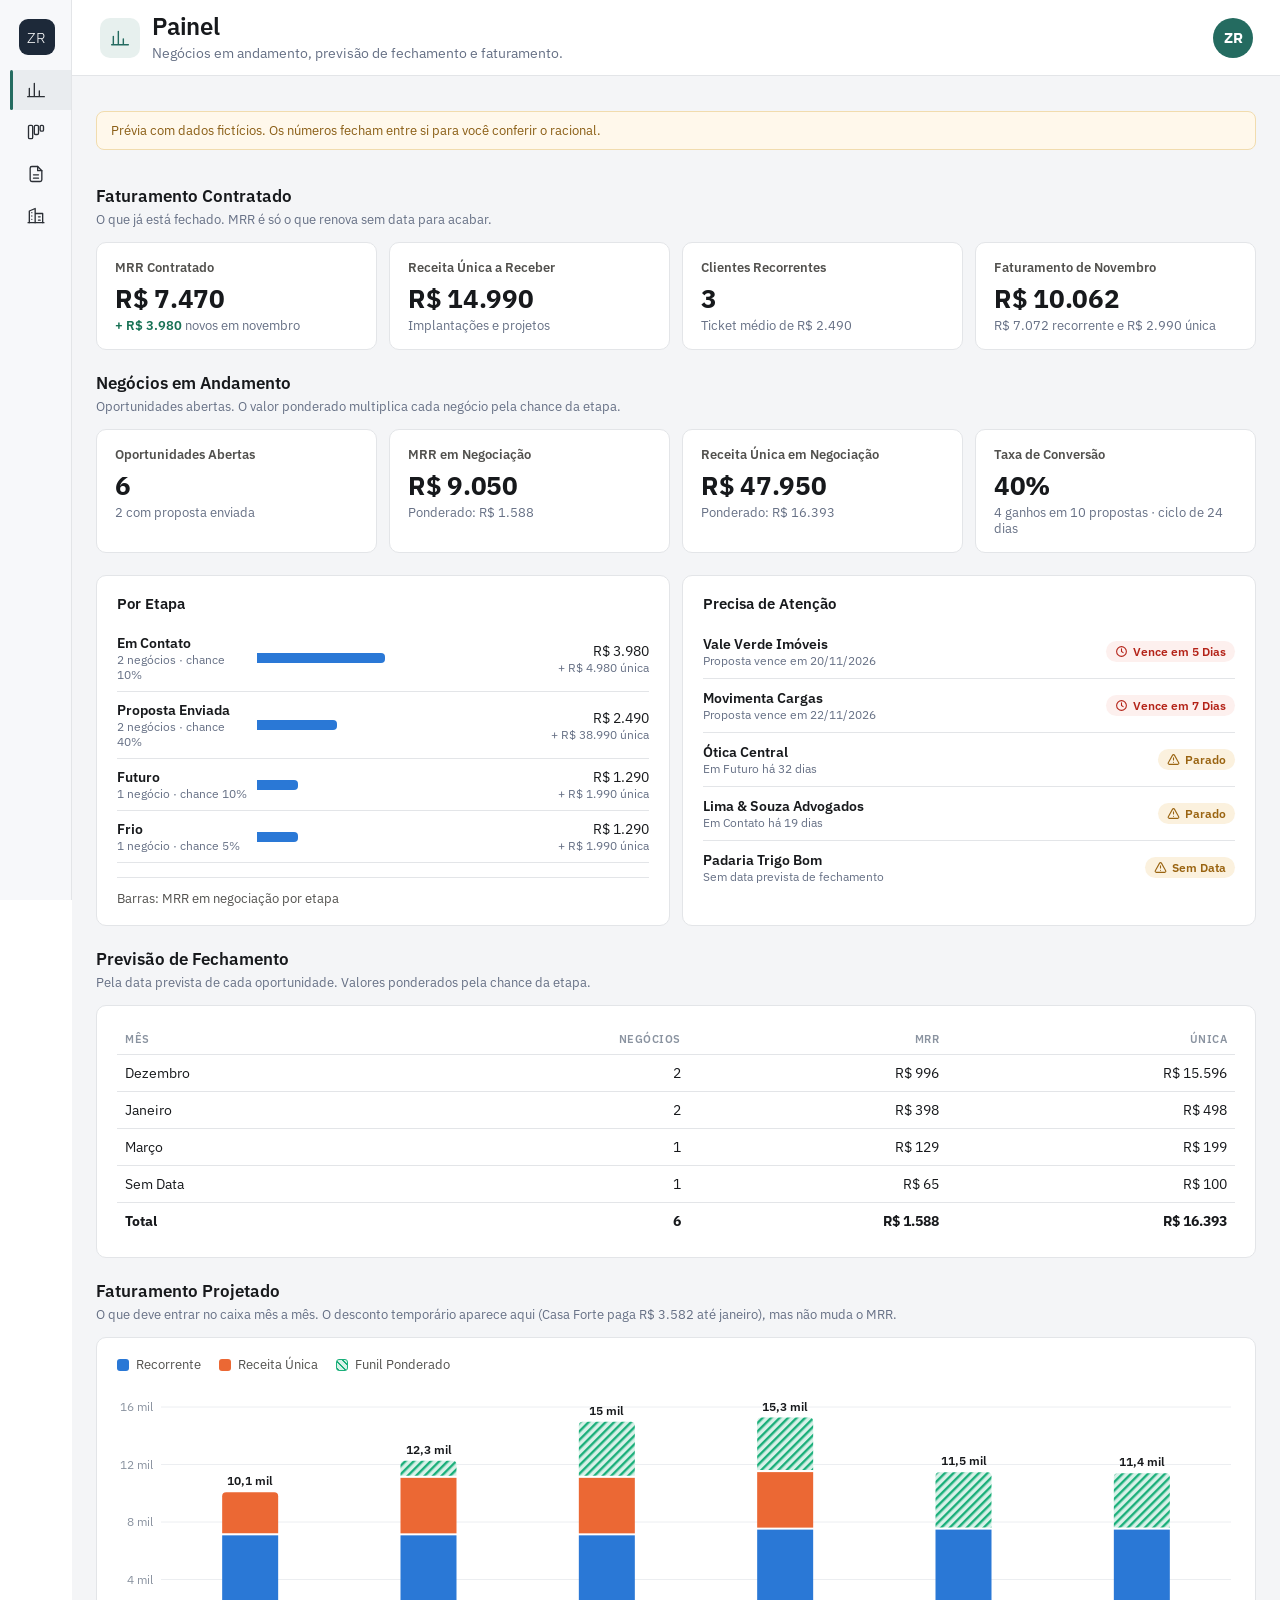
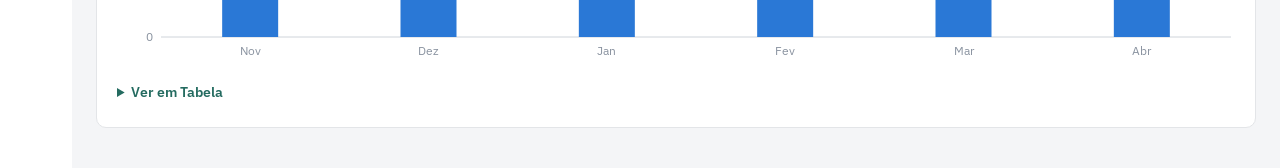
==== painel.html @ af5ddaa8 "Prévia do Painel: faturamento contratado, negócios em andamento, previsão e faturamento projetado (d" ====
<!doctype html>
<html lang="pt-BR">
<head>
<meta charset="utf-8">
<meta name="viewport" content="width=device-width, initial-scale=1, viewport-fit=cover">
<meta name="robots" content="noindex, nofollow">
<title>Painel | CRM de Propostas (Prévia)</title>
<link rel="icon" type="image/png" href="icone-192.png">
<link rel="stylesheet" href="https://fonts.googleapis.com/css2?family=IBM+Plex+Sans:wght@400;500;600;700&family=Manrope:wght@700;800&display=swap">
<link rel="stylesheet" href="app.css">
<style>
/* Prévia do Painel (15/11/2026). Dados FICTÍCIOS. Cores das séries: paleta validada (azul, laranja, verde-água). */
.painel { --serie-1: #2a78d6; --serie-2: #eb6834; --serie-3: #1baf7a; --tinta: #17191c; --tinta-2: #52514e; --tinta-3: #8a93a0; --grade: #eceef1; display: flex; flex-direction: column; gap: 22px; max-width: 1180px; }
.secao h3 { margin: 0 0 4px; font-size: 17px; font-weight: 600; }
.secao > p.dica { margin: 0 0 14px; font-size: 13px; color: var(--crm-text-muted); }
.kpis { display: grid; grid-template-columns: repeat(auto-fit, minmax(210px, 1fr)); gap: 12px; }
.kpi { background: var(--crm-surface); border: 1px solid var(--crm-border); border-radius: 10px; padding: 16px 18px; min-width: 0; }
.kpi small { display: block; font-size: 12.5px; font-weight: 600; color: var(--tinta-2); }
.kpi strong { display: block; font-size: 26px; font-weight: 700; letter-spacing: -.01em; margin: 6px 0 2px; font-variant-numeric: tabular-nums; color: var(--tinta); }
.kpi span { display: block; font-size: 12.5px; color: var(--crm-text-muted); }
.kpi span b { color: var(--crm-success); font-weight: 600; }
.cartao-p { background: var(--crm-surface); border: 1px solid var(--crm-border); border-radius: 10px; padding: 18px 20px; min-width: 0; }
.cartao-p h4 { margin: 0 0 12px; font-size: 15px; font-weight: 600; }
.duas-col { display: grid; grid-template-columns: repeat(auto-fit, minmax(320px, 1fr)); gap: 12px; }
/* etapas: barras finas por etapa */
.etapa-linha { display: grid; grid-template-columns: 130px 1fr auto; align-items: center; gap: 10px; padding: 9px 0; border-bottom: 1px solid var(--crm-border); font-size: 13.5px; }
.etapa-linha:last-child { border-bottom: 0; }
.etapa-linha .barra { height: 10px; border-radius: 0 4px 4px 0; background: var(--serie-1); min-width: 4px; }
.etapa-linha .val { text-align: right; font-variant-numeric: tabular-nums; color: var(--tinta); white-space: nowrap; }
.etapa-linha .val small { display: block; font-size: 11.5px; color: var(--crm-text-muted); }
.etapa-linha .rot b { font-weight: 600; }
.etapa-linha .rot small { display: block; font-size: 11.5px; color: var(--crm-text-muted); }
/* listas de atenção */
.atencao { list-style: none; margin: 0; padding: 0; }
.atencao li { display: flex; align-items: center; gap: 10px; padding: 10px 0; border-bottom: 1px solid var(--crm-border); font-size: 13.5px; }
.atencao li:last-child { border-bottom: 0; }
.atencao .txt { flex: 1; min-width: 0; }
.atencao .txt strong { display: block; font-weight: 600; }
.atencao .txt small { display: block; color: var(--crm-text-muted); font-size: 12px; }
.selo { display: inline-flex; align-items: center; gap: 5px; font-size: 11.5px; font-weight: 600; padding: 3px 9px; border-radius: 20px; white-space: nowrap; }
.selo svg { width: 13px; height: 13px; fill: none; stroke: currentColor; stroke-width: 2; stroke-linecap: round; stroke-linejoin: round; }
.selo-alerta { background: var(--alerta-fundo); color: var(--alerta); }
.selo-perigo { background: var(--perigo-fundo); color: var(--perigo); }
/* tabela de previsão e tabela do gráfico */
.tab { width: 100%; border-collapse: collapse; font-size: 13.5px; }
.tab th { text-align: right; font-size: 11px; text-transform: uppercase; letter-spacing: .5px; color: var(--texto-3); font-weight: 600; padding: 8px 8px; border-bottom: 1px solid var(--crm-border); white-space: nowrap; }
.tab th:first-child, .tab td:first-child { text-align: left; }
.tab td { text-align: right; padding: 9px 8px; border-bottom: 1px solid var(--crm-border); font-variant-numeric: tabular-nums; white-space: nowrap; }
.tab tr:last-child td { border-bottom: 0; }
.tab .total td { font-weight: 700; }
.mini { display: flex; gap: 16px; flex-wrap: wrap; margin-top: 14px; padding-top: 12px; border-top: 1px solid var(--crm-border); font-size: 13px; color: var(--tinta-2); }
.mini b { color: var(--tinta); font-variant-numeric: tabular-nums; }
/* gráfico */
.legenda { display: flex; flex-wrap: wrap; gap: 6px 18px; margin: 0 0 10px; font-size: 13px; color: var(--tinta-2); }
.legenda span { display: inline-flex; align-items: center; gap: 7px; }
.legenda i { width: 12px; height: 12px; border-radius: 3px; display: inline-block; }
.legenda i.l1 { background: var(--serie-1); }
.legenda i.l2 { background: var(--serie-2); }
.legenda i.l3 { background: repeating-linear-gradient(45deg, var(--serie-3) 0 2px, #d8f1e8 2px 5px); border: 1px solid var(--serie-3); }
.grafico { position: relative; }
.grafico svg { display: block; width: 100%; height: auto; overflow: visible; }
.grafico .eixo { font-size: 11.5px; fill: var(--tinta-3); font-family: var(--fonte); }
.grafico .rot-total { font-size: 12px; fill: var(--tinta); font-weight: 600; font-family: var(--fonte); }
.dica-g { position: absolute; pointer-events: none; background: #fff; border: 1px solid var(--crm-border); border-radius: 8px; box-shadow: 0 8px 24px rgba(16, 24, 40, .14); padding: 10px 12px; font-size: 12.5px; min-width: 190px; z-index: 5; }
.dica-g strong { display: block; margin-bottom: 6px; font-size: 13px; }
.dica-g div { display: flex; align-items: center; gap: 7px; justify-content: space-between; padding: 2px 0; color: var(--tinta-2); }
.dica-g div span { display: inline-flex; align-items: center; gap: 7px; }
.dica-g div b { color: var(--tinta); font-variant-numeric: tabular-nums; }
.dica-g i { width: 10px; height: 10px; border-radius: 2px; display: inline-block; }
.dica-g .soma { border-top: 1px solid var(--crm-border); margin-top: 4px; padding-top: 6px; }
.ver-tabela { margin-top: 12px; overflow-x: auto; }
.ver-tabela summary { cursor: pointer; font-size: 13.5px; font-weight: 600; color: var(--crm-accent); padding: 8px 0; }
.aviso-previa { background: #fff8eb; border: 1px solid #f1dcae; color: #8a5d14; border-radius: 8px; padding: 10px 14px; font-size: 13px; }
@media (max-width: 767px) {
  .kpis { grid-template-columns: 1fr 1fr; gap: 10px; }
  .kpi { padding: 13px 14px; }
  .kpi strong { font-size: 21px; }
  .duas-col { grid-template-columns: 1fr; }
  .cartao-p { padding: 16px; }
  .etapa-linha { grid-template-columns: 104px 1fr auto; }
  .tab { font-size: 13px; }
  .tab th, .tab td { padding: 8px 5px; }
}
</style>
</head>
<body>
<div id="app" class="app">
  <aside class="lateral">
    <div class="lat-topo"><div class="escritorio"><span class="esc-sigla">ZR</span><span class="esc-txt rot"><strong>Zamir Rodrigues</strong><small>CRM de Propostas</small></span></div></div>
    <nav class="nav" aria-label="Menu principal">
      <button type="button" class="ativo" aria-current="page"><svg class="icone" viewBox="0 0 24 24" aria-hidden="true"><path d="M4 20V10M10 20V4M16 20v-7M22 20H2"/></svg><span class="rot">Painel</span></button>
      <button type="button"><svg class="icone" viewBox="0 0 24 24" aria-hidden="true"><rect x="3" y="4" width="5" height="16" rx="1.5"/><rect x="10" y="4" width="5" height="11" rx="1.5"/><rect x="17" y="4" width="4" height="7" rx="1.5"/></svg><span class="rot">Funil</span></button>
      <button type="button"><svg class="icone" viewBox="0 0 24 24" aria-hidden="true"><path d="M14 3H7a2 2 0 0 0-2 2v14a2 2 0 0 0 2 2h10a2 2 0 0 0 2-2V8l-5-5z"/><path d="M14 3v5h5M9 13h6M9 17h6"/></svg><span class="rot">Propostas</span></button>
      <button type="button"><svg class="icone" viewBox="0 0 24 24" aria-hidden="true"><path d="M4 20V6l7-3v17M11 9h9v11M7 8h.01M7 12h.01M7 16h.01M15 13h2M15 17h2"/><path d="M2.5 20h19"/></svg><span class="rot">Empresas</span></button>
    </nav>
  </aside>
  <div class="principal">
    <header class="topo">
      <div class="topo-titulo"><span class="topo-ic"><svg class="icone" viewBox="0 0 24 24" aria-hidden="true"><path d="M4 20V10M10 20V4M16 20v-7M22 20H2"/></svg></span><div><h2>Painel</h2><p class="topo-desc">Negócios em andamento, previsão de fechamento e faturamento.</p></div></div>
      <div class="topo-acoes"></div>
      <div class="usuario"><button type="button"><span class="avatar">ZR</span></button></div>
    </header>
    <main class="tela">
      <div class="painel">
        <p class="aviso-previa">Prévia com dados fictícios. Os números fecham entre si para você conferir o racional.</p>

        <section class="secao">
          <h3>Faturamento Contratado</h3>
          <p class="dica">O que já está fechado. MRR é só o que renova sem data para acabar.</p>
          <div class="kpis">
            <div class="kpi"><small>MRR Contratado</small><strong>R$ 7.470</strong><span><b>+ R$ 3.980</b> novos em novembro</span></div>
            <div class="kpi"><small>Receita Única a Receber</small><strong>R$ 14.990</strong><span>Implantações e projetos</span></div>
            <div class="kpi"><small>Clientes Recorrentes</small><strong>3</strong><span>Ticket médio de R$ 2.490</span></div>
            <div class="kpi"><small>Faturamento de Novembro</small><strong>R$ 10.062</strong><span>R$ 7.072 recorrente e R$ 2.990 única</span></div>
          </div>
        </section>

        <section class="secao">
          <h3>Negócios em Andamento</h3>
          <p class="dica">Oportunidades abertas. O valor ponderado multiplica cada negócio pela chance da etapa.</p>
          <div class="kpis">
            <div class="kpi"><small>Oportunidades Abertas</small><strong>6</strong><span>2 com proposta enviada</span></div>
            <div class="kpi"><small>MRR em Negociação</small><strong>R$ 9.050</strong><span>Ponderado: R$ 1.588</span></div>
            <div class="kpi"><small>Receita Única em Negociação</small><strong>R$ 47.950</strong><span>Ponderado: R$ 16.393</span></div>
            <div class="kpi"><small>Taxa de Conversão</small><strong>40%</strong><span>4 ganhos em 10 propostas · ciclo de 24 dias</span></div>
          </div>
        </section>

        <div class="duas-col">
          <div class="cartao-p">
            <h4>Por Etapa</h4>
            <div class="etapa-linha"><span class="rot"><b>Em Contato</b><small>2 negócios · chance 10%</small></span><span class="barra" style="width:44%"></span><span class="val">R$ 3.980<small>+ R$ 4.980 única</small></span></div>
            <div class="etapa-linha"><span class="rot"><b>Proposta Enviada</b><small>2 negócios · chance 40%</small></span><span class="barra" style="width:28%"></span><span class="val">R$ 2.490<small>+ R$ 38.990 única</small></span></div>
            <div class="etapa-linha"><span class="rot"><b>Futuro</b><small>1 negócio · chance 10%</small></span><span class="barra" style="width:14%"></span><span class="val">R$ 1.290<small>+ R$ 1.990 única</small></span></div>
            <div class="etapa-linha"><span class="rot"><b>Frio</b><small>1 negócio · chance 5%</small></span><span class="barra" style="width:14%"></span><span class="val">R$ 1.290<small>+ R$ 1.990 única</small></span></div>
            <div class="mini"><span>Barras: MRR em negociação por etapa</span></div>
          </div>
          <div class="cartao-p">
            <h4>Precisa de Atenção</h4>
            <ul class="atencao">
              <li><div class="txt"><strong>Vale Verde Imóveis</strong><small>Proposta vence em 20/11/2026</small></div><span class="selo selo-perigo"><svg viewBox="0 0 24 24"><circle cx="12" cy="12" r="9"/><path d="M12 7v5l3 2"/></svg>Vence em 5 Dias</span></li>
              <li><div class="txt"><strong>Movimenta Cargas</strong><small>Proposta vence em 22/11/2026</small></div><span class="selo selo-perigo"><svg viewBox="0 0 24 24"><circle cx="12" cy="12" r="9"/><path d="M12 7v5l3 2"/></svg>Vence em 7 Dias</span></li>
              <li><div class="txt"><strong>Ótica Central</strong><small>Em Futuro há 32 dias</small></div><span class="selo selo-alerta"><svg viewBox="0 0 24 24"><path d="M12 9v4M12 17h.01"/><path d="M10.3 3.9 2.4 18a2 2 0 0 0 1.7 3h15.8a2 2 0 0 0 1.7-3L13.7 3.9a2 2 0 0 0-3.4 0z"/></svg>Parado</span></li>
              <li><div class="txt"><strong>Lima &amp; Souza Advogados</strong><small>Em Contato há 19 dias</small></div><span class="selo selo-alerta"><svg viewBox="0 0 24 24"><path d="M12 9v4M12 17h.01"/><path d="M10.3 3.9 2.4 18a2 2 0 0 0 1.7 3h15.8a2 2 0 0 0 1.7-3L13.7 3.9a2 2 0 0 0-3.4 0z"/></svg>Parado</span></li>
              <li><div class="txt"><strong>Padaria Trigo Bom</strong><small>Sem data prevista de fechamento</small></div><span class="selo selo-alerta"><svg viewBox="0 0 24 24"><path d="M12 9v4M12 17h.01"/><path d="M10.3 3.9 2.4 18a2 2 0 0 0 1.7 3h15.8a2 2 0 0 0 1.7-3L13.7 3.9a2 2 0 0 0-3.4 0z"/></svg>Sem Data</span></li>
            </ul>
          </div>
        </div>

        <section class="secao">
          <h3>Previsão de Fechamento</h3>
          <p class="dica">Pela data prevista de cada oportunidade. Valores ponderados pela chance da etapa.</p>
          <div class="cartao-p">
            <table class="tab">
              <thead><tr><th>Mês</th><th>Negócios</th><th>MRR</th><th>Única</th></tr></thead>
              <tbody>
                <tr><td>Dezembro</td><td>2</td><td>R$ 996</td><td>R$ 15.596</td></tr>
                <tr><td>Janeiro</td><td>2</td><td>R$ 398</td><td>R$ 498</td></tr>
                <tr><td>Março</td><td>1</td><td>R$ 129</td><td>R$ 199</td></tr>
                <tr><td>Sem Data</td><td>1</td><td>R$ 65</td><td>R$ 100</td></tr>
                <tr class="total"><td>Total</td><td>6</td><td>R$ 1.588</td><td>R$ 16.393</td></tr>
              </tbody>
            </table>
          </div>
        </section>

        <section class="secao">
          <h3>Faturamento Projetado</h3>
          <p class="dica">O que deve entrar no caixa mês a mês. O desconto temporário aparece aqui (Casa Forte paga R$ 3.582 até janeiro), mas não muda o MRR.</p>
          <div class="cartao-p">
            <div class="legenda" aria-hidden="true"><span><i class="l1"></i>Recorrente</span><span><i class="l2"></i>Receita Única</span><span><i class="l3"></i>Funil Ponderado</span></div>
            <div class="grafico" id="grafico"></div>
            <details class="ver-tabela">
              <summary>Ver em Tabela</summary>
              <table class="tab" id="tabela-grafico"></table>
            </details>
          </div>
        </section>
      </div>
    </main>
  </div>
  <nav class="nav-baixo" aria-label="Menu principal">
    <button type="button" class="ativo"><svg class="icone" viewBox="0 0 24 24" aria-hidden="true"><path d="M4 20V10M10 20V4M16 20v-7M22 20H2"/></svg><span class="rot">Painel</span></button>
    <button type="button"><svg class="icone" viewBox="0 0 24 24" aria-hidden="true"><rect x="3" y="4" width="5" height="16" rx="1.5"/><rect x="10" y="4" width="5" height="11" rx="1.5"/><rect x="17" y="4" width="4" height="7" rx="1.5"/></svg><span class="rot">Funil</span></button>
    <button type="button"><svg class="icone" viewBox="0 0 24 24" aria-hidden="true"><path d="M14 3H7a2 2 0 0 0-2 2v14a2 2 0 0 0 2 2h10a2 2 0 0 0 2-2V8l-5-5z"/><path d="M14 3v5h5M9 13h6M9 17h6"/></svg><span class="rot">Propostas</span></button>
    <button type="button"><svg class="icone" viewBox="0 0 24 24" aria-hidden="true"><path d="M4 20V6l7-3v17M11 9h9v11M7 8h.01M7 12h.01M7 16h.01M15 13h2M15 17h2"/><path d="M2.5 20h19"/></svg><span class="rot">Empresas</span></button>
  </nav>
</div>

<script>
// Faturamento projetado (fictício): recorrente cobrado, receita única contratada e funil ponderado.
var MESES = [
  { mes: 'Nov', nome: 'Novembro', rec: 7072, uni: 2990, fun: 0 },
  { mes: 'Dez', nome: 'Dezembro', rec: 7072, uni: 4000, fun: 1196 },
  { mes: 'Jan', nome: 'Janeiro', rec: 7072, uni: 4000, fun: 3894 },
  { mes: 'Fev', nome: 'Fevereiro', rec: 7470, uni: 4000, fun: 3794 },
  { mes: 'Mar', nome: 'Março', rec: 7470, uni: 0, fun: 3993 },
  { mes: 'Abr', nome: 'Abril', rec: 7470, uni: 0, fun: 3923 }
];
var SERIES = [['rec', 'Recorrente', 'var(--serie-1)'], ['uni', 'Receita Única', 'var(--serie-2)'], ['fun', 'Funil Ponderado', 'url(#hachura)']];
var COR_DICA = { rec: '#2a78d6', uni: '#eb6834', fun: '#1baf7a' };
var real = function (v) { return 'R$ ' + Math.round(v).toLocaleString('pt-BR'); };

(function () {
  var g = document.getElementById('grafico');
  var dica = document.createElement('div');
  dica.className = 'dica-g'; dica.hidden = true;
  // desenha na largura real do cartão: texto sempre no tamanho certo, no celular e no computador
  function desenhar() {
  var W = Math.max(280, g.clientWidth), H = W < 500 ? 230 : 280, esq = 44, dir = 4, topo = 24, base = 26;
  var max = 16000, passo = 4000;
  var larg = (W - esq - dir) / MESES.length, barra = Math.min(56, larg * .6);
  var y = function (v) { return topo + (H - topo - base) * (1 - v / max); };
  var s = '<svg width="' + W + '" height="' + H + '" viewBox="0 0 ' + W + ' ' + H + '" role="img" aria-label="Faturamento projetado de novembro a abril, por tipo de receita">' +
    '<defs><pattern id="hachura" width="6" height="6" patternUnits="userSpaceOnUse" patternTransform="rotate(45)"><rect width="6" height="6" fill="#d8f1e8"/><rect width="2.4" height="6" fill="#1baf7a"/></pattern></defs>';
  for (var t = 0; t <= max; t += passo) {
    s += '<line x1="' + esq + '" x2="' + (W - dir) + '" y1="' + y(t) + '" y2="' + y(t) + '" stroke="' + (t === 0 ? '#cfd4da' : 'var(--grade)') + '" stroke-width="1"/>' +
      '<text class="eixo" x="' + (esq - 8) + '" y="' + (y(t) + 4) + '" text-anchor="end">' + (t === 0 ? '0' : (t / 1000) + ' mil') + '</text>';
  }
  MESES.forEach(function (m, i) {
    var x = esq + i * larg + (larg - barra) / 2, acum = 0, total = m.rec + m.uni + m.fun;
    var vis = SERIES.filter(function (se) { return m[se[0]] > 0; });
    vis.forEach(function (se, k) {
      var v = m[se[0]], y1 = y(acum + v), y0 = y(acum), h = y0 - y1, ultimo = k === vis.length - 1;
      // ponta de cima arredondada só no último segmento; 2 px de folga entre segmentos
      var r = ultimo ? Math.min(4, h) : 0, gap = k > 0 ? 2 : 0;
      var hh = Math.max(0, h - gap);
      s += ultimo
        ? '<path d="M' + x + ' ' + (y1 + hh) + 'V' + (y1 + r) + 'Q' + x + ' ' + y1 + ' ' + (x + r) + ' ' + y1 + 'H' + (x + barra - r) + 'Q' + (x + barra) + ' ' + y1 + ' ' + (x + barra) + ' ' + (y1 + r) + 'V' + (y1 + hh) + 'Z" fill="' + se[2] + '"/>'
        : '<rect x="' + x + '" y="' + y1 + '" width="' + barra + '" height="' + hh + '" fill="' + se[2] + '"/>';
      acum += v;
    });
    s += '<text class="rot-total" x="' + (x + barra / 2) + '" y="' + (y(total) - 7) + '" text-anchor="middle">' + (total / 1000).toLocaleString('pt-BR', { maximumFractionDigits: 1 }) + ' mil</text>' +
      '<text class="eixo" x="' + (x + barra / 2) + '" y="' + (H - 8) + '" text-anchor="middle">' + m.mes + '</text>' +
      '<rect class="alvo" data-i="' + i + '" x="' + (esq + i * larg) + '" y="' + topo + '" width="' + larg + '" height="' + (H - topo - base) + '" fill="transparent"/>';
  });
  g.innerHTML = s + '</svg>';
  g.appendChild(dica);
  g.querySelectorAll('.alvo').forEach(function (a) {
    a.addEventListener('mousemove', function (ev) { mostrar(+a.dataset.i, ev); });
    a.addEventListener('click', function (ev) { mostrar(+a.dataset.i, ev); });
    a.addEventListener('mouseleave', function () { dica.hidden = true; });
  });
  }
  desenhar();
  var tm = null;
  window.addEventListener('resize', function () { clearTimeout(tm); tm = setTimeout(desenhar, 120); });

  function mostrar(i, ev) {
    var m = MESES[i];
    dica.innerHTML = '<strong>' + m.nome + '</strong>' + SERIES.map(function (se) {
      return '<div><span><i style="background:' + COR_DICA[se[0]] + '"></i>' + se[1] + '</span><b>' + real(m[se[0]]) + '</b></div>';
    }).join('') + '<div class="soma"><span>Total</span><b>' + real(m.rec + m.uni + m.fun) + '</b></div>';
    dica.hidden = false;
    var caixa = g.getBoundingClientRect(), px = ev.clientX - caixa.left, py = ev.clientY - caixa.top;
    var lx = px + 14 + 200 > caixa.width ? px - 214 : px + 14;
    dica.style.left = Math.max(0, lx) + 'px'; dica.style.top = Math.max(0, py - 40) + 'px';
  }
  document.addEventListener('click', function (ev) { if (!ev.target.closest('.grafico')) dica.hidden = true; });

  var tot = { rec: 0, uni: 0, fun: 0 };
  document.getElementById('tabela-grafico').innerHTML = '<thead><tr><th>Mês</th><th>Recorrente</th><th>Única</th><th>Funil</th><th>Total</th></tr></thead><tbody>' +
    MESES.map(function (m) { tot.rec += m.rec; tot.uni += m.uni; tot.fun += m.fun; return '<tr><td>' + m.nome + '</td><td>' + real(m.rec) + '</td><td>' + real(m.uni) + '</td><td>' + real(m.fun) + '</td><td>' + real(m.rec + m.uni + m.fun) + '</td></tr>'; }).join('') +
    '<tr class="total"><td>Total</td><td>' + real(tot.rec) + '</td><td>' + real(tot.uni) + '</td><td>' + real(tot.fun) + '</td><td>' + real(tot.rec + tot.uni + tot.fun) + '</td></tr></tbody>';
})();
</script>
</body>
</html>
---- app.css ----
/* CRM de Propostas do Zamir. Mesmo design system do CRM da advocacia (Office Console e padrões Deskbee),
   com a marca trocada por um grafite neutro. Os blocos de estrutura, funil, página da oportunidade e modal
   vêm do crm-advocacia-demo/css/estilo.css; o que é só deste CRM fica no fim do arquivo. */
:root {
  --marca: #1d2939;
  --marca-2: #344054;
  --marca-3: #475467;
  --menta: #2f8f7f;
  --menta-escura: #246b60;
  --fundo: #f3f4f6;
  --superficie: #ffffff;
  --superficie-2: #f9fafb;
  --borda: #e3e5e8;
  --borda-forte: #cfd4da;
  --texto: #17191c;
  --texto-2: #4b5565;
  --texto-3: #8a93a0;
  --perigo: #b42318;
  --perigo-fundo: #fdf0ee;
  --alerta: #9a6411;
  --alerta-fundo: #fbf1de;
  --ok: #167154;
  --ok-fundo: #e5f4ed;
  --raio: 10px;
  --raio-p: 6px;
  --sombra: 0 1px 2px rgba(16, 24, 40, .06), 0 3px 10px rgba(16, 24, 40, .05);
  --sombra-alta: 0 10px 40px rgba(16, 24, 40, .22);
  --crm-surface: #ffffff;
  --crm-sidebar: #f7f8fa;
  --crm-text: #17191c;
  --crm-text-muted: #667085;
  --crm-border: #e3e5e8;
  --crm-hover: #f3f5f6;
  --crm-selected: #e9ecef;
  --crm-accent: #246b60;
  --crm-accent-hover: #1d5a51;
  --crm-danger: #b42318;
  --crm-success: #167154;
  --crm-raio: 6px;
  --crm-canvas: #f4f5f7;
  --fonte: "IBM Plex Sans", "Segoe UI", system-ui, -apple-system, Roboto, Arial, sans-serif;
}

* { box-sizing: border-box; }
html, body { margin: 0; height: 100%; }
body { font-family: var(--fonte); font-size: 14px; color: var(--texto); background: var(--crm-canvas); -webkit-font-smoothing: antialiased; }
button, input, select, textarea { font: inherit; color: inherit; }
button { cursor: pointer; }
[hidden] { display: none !important; }
a { color: var(--crm-accent); }

.campo { display: block; margin-bottom: 14px; }
.campo > span { display: block; font-size: 12px; font-weight: 600; color: var(--texto-2); margin-bottom: 5px; }
.campo input, .campo select, .campo textarea { width: 100%; padding: 10px 12px; border: 1px solid var(--borda-forte); border-radius: var(--raio-p); background: #fff; outline: none; }
.campo textarea { resize: vertical; min-height: 70px; }
.campo input:focus, .campo select:focus, .campo textarea:focus { border-color: var(--menta-escura); box-shadow: 0 0 0 3px rgba(67, 197, 158, .18); }

/* ---------- Botões ---------- */
.btn { display: inline-flex; align-items: center; justify-content: center; gap: 6px; border: 1px solid var(--borda-forte); background: var(--superficie); color: var(--texto); padding: 8px 14px; border-radius: var(--raio-p); font-weight: 600; font-size: 13px; white-space: nowrap; }
.btn:hover { border-color: var(--marca-3); }
.btn-primario { background: var(--marca); border-color: var(--marca); color: #fff; }
.btn-primario:hover { background: var(--marca-2); }
.btn-menta { background: var(--menta); border-color: var(--menta); color: #0f2b26; }
.btn-menta:hover { background: #4fd3ab; }
.btn-perigo { color: var(--perigo); border-color: #e8bfba; }
.btn-perigo:hover { background: var(--perigo-fundo); border-color: var(--perigo); }
.btn-perigo-cheio { background: var(--perigo); border-color: var(--perigo); color: #fff; }
.btn-leve { border-color: transparent; background: transparent; color: var(--texto-2); }
.btn-leve:hover { background: var(--fundo); border-color: transparent; }
.btn-bloco { width: 100%; padding: 11px; font-size: 14px; }
.btn-p { padding: 5px 10px; font-size: 12px; }
.btn:disabled { opacity: .5; cursor: not-allowed; }
.icone { width: 18px; height: 18px; flex: none; stroke: currentColor; fill: none; stroke-width: 1.8; stroke-linecap: round; stroke-linejoin: round; }
.icone-p { width: 14px; height: 14px; }

/* ---------- Estrutura (menu lateral e cabeçalho compartilhados) ---------- */
/* menu lateral no modelo do ScaleAds: recolhido (72 px) mostra só os ícones; o mouse ou o teclado abrem por cima do
   conteúdo, sem empurrar a tela; o pino fixa aberto (232 px) e a escolha fica no navegador */
.app { --nav-rec: 72px; --nav-aberto: 248px; display: block; min-height: 100%; padding-left: var(--nav-rec); background: var(--crm-surface); }
.app.nav-fixo { padding-left: var(--nav-aberto); }
.lateral { position: fixed; top: 0; left: 0; bottom: 0; width: var(--nav-rec); z-index: 75; overflow: hidden; background: var(--crm-sidebar); color: var(--crm-text); display: flex; flex-direction: column; border-right: 1px solid var(--crm-border); transition: width .16s ease, box-shadow .16s ease; }
.app.nav-fixo .lateral { width: var(--nav-aberto); }
.lateral:hover, .lateral:focus-within { width: var(--nav-aberto); box-shadow: 4px 0 18px rgba(16, 24, 40, .10); }
.app.nav-fixo .lateral:hover, .app.nav-fixo .lateral:focus-within { box-shadow: none; }
/* o conteúdo do menu sempre na largura aberta: recolher só esconde o que passa dos 72 px (nada se reorganiza) */
.lateral > * { width: var(--nav-aberto); flex: none; }
.lat-topo { display: flex; align-items: center; gap: 4px; padding: 14px 10px 8px 14px; }
.escritorio { flex: 1; min-width: 0; display: flex; align-items: center; gap: 10px; border: 1px solid transparent; background: transparent; border-radius: 10px; padding: 4px 6px 4px 4px; text-align: left; color: var(--crm-text); transition: background .12s ease, border-color .12s ease; }
.lateral:hover .escritorio, .lateral:focus-within .escritorio, .app.nav-fixo .lateral .escritorio { border-color: var(--crm-border); background: var(--crm-surface); }
.esc-sigla { width: 36px; height: 36px; border-radius: 9px; background: var(--marca); color: #fff; display: grid; place-items: center; font-weight: 300; font-size: 15px; letter-spacing: .3px; flex: none; }
.esc-txt { min-width: 0; flex: 1; }
.esc-txt strong { display: block; font-size: 13.5px; font-weight: 600; white-space: nowrap; overflow: hidden; text-overflow: ellipsis; }
.esc-txt small { display: block; font-size: 11.5px; color: var(--crm-text-muted); white-space: nowrap; }
.esc-sel { width: 15px; height: 15px; color: var(--crm-text-muted); }
.escritorio:focus-visible { outline: 2px solid var(--crm-accent); outline-offset: 1px; }
.nav-pino { width: 30px; height: 30px; display: grid; place-items: center; border: 0; border-radius: var(--crm-raio); background: transparent; color: var(--crm-text-muted); flex: none; }
.nav-pino:hover { background: var(--crm-hover); color: var(--crm-text); }
.nav-pino .icone { width: 17px; height: 17px; stroke-width: 1.7; }
.app.nav-fixo .nav-pino { color: var(--crm-accent); }
.app.nav-fixo .nav-pino .icone { fill: currentColor; }
.nav-pino:focus-visible { outline: 2px solid var(--crm-accent); outline-offset: -2px; }
.nav { padding: 2px 10px 8px; display: flex; flex-direction: column; gap: 2px; flex: 1; }
.lateral > .nav { flex: 1 1 auto; min-height: 0; overflow-y: auto; scrollbar-width: none; }
.nav-grupo { padding: 12px 16px 4px; height: 32px; font-size: 11px; font-weight: 600; letter-spacing: .08em; text-transform: uppercase; color: #98a2b3; white-space: nowrap; flex: none; }
.nav-fixados { display: flex; flex-direction: column; gap: 2px; }
.nav-fixado { display: flex; align-items: center; gap: 12px; height: 34px; padding: 0 12px 0 22px; border: 0; background: transparent; border-radius: var(--crm-raio); font-size: 13.5px; color: var(--crm-text); text-align: left; white-space: nowrap; flex: none; }
.nav-fixado i { width: 9px; height: 9px; border-radius: 50%; flex: none; }
.nav-fixado span.rot { flex: 1; min-width: 0; overflow: hidden; text-overflow: ellipsis; }
.nav-fixado small { font-size: 12px; color: var(--crm-text-muted); flex: none; }
.nav-fixado:hover { background: var(--crm-hover); }
.nav-fixado:focus-visible { outline: 2px solid var(--crm-accent); outline-offset: -2px; }
.nav button { display: flex; align-items: center; gap: 16px; background: transparent; border: 0; color: var(--crm-text); padding: 0 12px 0 16px; height: 40px; border-radius: var(--crm-raio); text-align: left; font-size: 15.5px; flex: none; font-weight: 400; position: relative; white-space: nowrap; }
.nav button .icone { width: 20px; height: 20px; stroke-width: 1.6; color: #2b2f35; flex: none; }
.nav button:hover { background: var(--crm-hover); }
.nav button.ativo { background: var(--crm-selected); font-weight: 600; }
.nav button.ativo::before { content: ""; position: absolute; left: 0; top: 0; bottom: 0; width: 3px; border-radius: 2px; background: var(--crm-accent); }
.nav button:focus-visible, .nav-baixo button:focus-visible { outline: 2px solid var(--crm-accent); outline-offset: -2px; }
.nav .contador { margin-left: auto; min-width: 28px; text-align: center; background: var(--crm-selected); color: var(--crm-text); font-size: 13px; font-weight: 600; border-radius: 12px; padding: 2px 8px; font-variant-numeric: tabular-nums; }
.nav button.ativo .contador { background: var(--crm-accent); color: #fff; }
.lateral .rodape { padding: 0 24px 10px; font-size: 12px; color: var(--crm-text-muted); }
.lateral .rodape:empty { display: none; }
/* recolhido, a pilha cabe centrada no trilho de 72px; aberto, os avatares se afastam */
.usuario-lateral { display: none; padding: 10px 16px 14px; }
.app.sem-topo .usuario-lateral { display: block; }
.usuario-lateral button { border: 0; background: transparent; padding: 0; border-radius: 50%; }
.usuario-lateral button .avatar { width: 40px; height: 40px; font-size: 15px; background: var(--crm-accent) !important; }
.usuario-lateral button:focus-visible { outline: 2px solid var(--crm-accent); outline-offset: 2px; }
/* recolhido: rótulos, pino e rodapés somem; o contador vira um selo pequeno sobre o ícone */
.lateral .rot, .nav-pino, .lateral .rodape { opacity: 0; transition: opacity .12s ease; }
.lateral .nav-pino { pointer-events: none; }
.lateral:hover .rot, .lateral:focus-within .rot, .app.nav-fixo .lateral .rot,
.lateral:hover .nav-pino, .lateral:focus-within .nav-pino, .app.nav-fixo .lateral .nav-pino,
.lateral:hover .rodape, .lateral:focus-within .rodape, .app.nav-fixo .lateral .rodape { opacity: 1; }
.lateral:hover .nav-pino, .lateral:focus-within .nav-pino, .app.nav-fixo .lateral .nav-pino { pointer-events: auto; }
.lateral:not(:hover):not(:focus-within) .contador { position: absolute; top: 5px; left: 32px; min-width: 18px; padding: 0 5px; font-size: 10.5px; line-height: 17px; border-radius: 9px; background: var(--crm-accent); color: #fff; }
.app.nav-fixo .lateral .contador { position: static; min-width: 28px; padding: 2px 8px; font-size: 13px; line-height: normal; border-radius: 12px; }
.app.nav-fixo .lateral .nav button:not(.ativo) .contador { background: var(--crm-selected); color: var(--crm-text); }
.principal { min-width: 0; display: flex; flex-direction: column; background: var(--crm-surface); container: principal / inline-size; }
.topo { display: flex; align-items: center; gap: 16px; min-height: 76px; padding: 12px 16px 12px 28px; background: var(--crm-surface); border-bottom: 1px solid var(--crm-border); position: sticky; top: 0; z-index: 20; }
.topo h2 { margin: 0; font-family: var(--fonte); font-weight: 600; font-size: 24px; letter-spacing: -.01em; line-height: 1.15; color: var(--crm-text); white-space: nowrap; }
.topo-titulo { display: flex; align-items: center; gap: 12px; min-width: 0; flex: none; max-width: 46%; }
.topo-ic { width: 40px; height: 40px; border-radius: 10px; display: grid; place-items: center; background: #e7f0ee; color: var(--crm-accent); flex: none; }
.topo-ic .icone { width: 20px; height: 20px; stroke-width: 1.7; }
.topo-desc { margin: 3px 0 0; font-size: 13.5px; color: var(--crm-text-muted); line-height: 1.35; }
.topo-desc:empty { display: none; }
.busca-global { margin-left: auto; display: flex; align-items: center; gap: 8px; height: 38px; padding: 0 8px 0 12px; border: 1px solid var(--crm-border); border-radius: 8px; background: var(--crm-surface); color: var(--crm-text-muted); font-size: 14px; flex: none; }
.busca-global + .usuario { margin-left: 0; }
.busca-global:hover { border-color: #c8ced6; color: var(--crm-text); }
.busca-global:focus-visible { outline: 2px solid var(--crm-accent); outline-offset: 1px; }
.busca-global .icone { width: 17px; height: 17px; }
.busca-global kbd, .busca-campo kbd { font: inherit; font-size: 11.5px; font-weight: 600; color: var(--crm-text-muted); background: var(--crm-hover); border: 1px solid var(--crm-border); border-radius: 5px; padding: 1px 6px; }
/* tela com controles próprios no cabeçalho (Atividades): a busca fica só no ícone */
.topo-acoes:not(:empty) ~ .busca-global { width: 38px; padding: 0; justify-content: center; }
.topo-acoes:not(:empty) ~ .busca-global .rot, .topo-acoes:not(:empty) ~ .busca-global kbd { display: none; }
.busca-camada { align-items: flex-start; padding-top: 12vh; }
.busca-painel { width: min(620px, 100%); background: var(--crm-surface); border-radius: 12px; box-shadow: 0 18px 50px rgba(16, 24, 40, .28); overflow: hidden; }
.busca-campo { display: flex; align-items: center; gap: 10px; padding: 0 16px; border-bottom: 1px solid var(--crm-border); color: var(--crm-text-muted); }
.busca-campo input { flex: 1; min-width: 0; border: 0; outline: none; background: transparent; font-size: 16px; padding: 16px 0; color: var(--crm-text); }
.busca-lista { max-height: min(430px, 60vh); overflow-y: auto; padding: 6px; }
.busca-grupo { font-size: 11.5px; font-weight: 600; letter-spacing: .05em; text-transform: uppercase; color: var(--crm-text-muted); padding: 8px 10px 4px; }
.busca-item { display: flex; align-items: center; gap: 12px; width: 100%; border: 0; background: transparent; padding: 9px 10px; border-radius: 8px; text-align: left; }
.busca-item.ativo, .busca-item:hover { background: var(--crm-hover); }
.busca-txt { flex: 1; min-width: 0; }
.busca-txt strong { display: block; font-size: 14.5px; font-weight: 600; }
.busca-txt small { display: block; font-size: 12.5px; color: var(--crm-text-muted); white-space: nowrap; overflow: hidden; text-overflow: ellipsis; }
.topo-acoes { flex: 1; display: flex; align-items: center; gap: 12px; min-width: 0; }
/* com controles no cabeçalho (Atividades, como no mockup) eles ficam inteiros e a linha de contexto sai;
   sem largura para tudo numa linha, os controles descem para a segunda */
.topo-acoes:not(:empty) { min-width: max-content; }
.topo:has(.topo-acoes .atv-seg) .topo-desc { display: none; }
@container principal (max-width: 1200px) {
  .topo:has(.topo-acoes .atv-seg) { flex-wrap: wrap; row-gap: 10px; }
  .topo-acoes:has(.atv-seg) { order: 3; flex-basis: 100%; min-width: 0; flex-wrap: wrap; }
}
.usuario { position: relative; margin-left: auto; }
.usuario > button { display: flex; align-items: center; gap: 6px; background: transparent; border: 1px solid transparent; border-radius: 24px; padding: 2px 4px 2px 2px; color: var(--crm-text); }
.usuario > button:hover { background: var(--crm-hover); }
.usuario > button:focus-visible { outline: 2px solid var(--crm-accent); outline-offset: 1px; }
.usuario > button .avatar { width: 40px; height: 40px; font-size: 15px; background: var(--crm-accent) !important; }
.usuario > button .icone { width: 16px; height: 16px; color: var(--crm-text-muted); }
.menu { position: fixed; z-index: 120; background: var(--crm-surface); border: 1px solid var(--crm-border); border-radius: var(--crm-raio); box-shadow: 0 8px 24px rgba(16, 24, 40, .12); min-width: 240px; padding: 6px; z-index: 60; }
.menu .menu-quem { padding: 8px 10px 10px; border-bottom: 1px solid var(--crm-border); margin-bottom: 4px; }
.menu .menu-quem strong { display: block; font-size: 14px; }
.menu .menu-quem small { color: var(--crm-text-muted); font-size: 12px; }
.menu button { display: flex; align-items: center; gap: 10px; width: 100%; background: transparent; border: 0; padding: 9px 10px; border-radius: 4px; text-align: left; }
.menu button:hover { background: var(--crm-hover); }
.menu hr { border: 0; border-top: 1px solid var(--crm-border); margin: 4px 0; }
.tela { padding: 22px 24px 40px; flex: 1; min-width: 0; background: var(--crm-canvas); }
.tela.tela-clara { background: var(--crm-surface); padding: 0 16px 40px 24px; }
.avatar { width: 30px; height: 30px; border-radius: 50%; display: inline-grid; place-items: center; color: #fff; font-size: 12px; font-weight: 700; flex: none; }
.avatar-p { width: 22px; height: 22px; font-size: 10px; }
.avatar-g { width: 40px; height: 40px; font-size: 14px; }
.nav-baixo { display: none; }

/* ---------- Componentes ---------- */
.cartao { background: var(--superficie); border: 1px solid var(--crm-border); border-radius: var(--raio); box-shadow: 0 1px 2px rgba(16, 24, 40, .04); }
.cartao-cab { display: flex; align-items: flex-start; justify-content: space-between; gap: 12px; padding: 16px 18px 6px; }
.cartao-cab h3 { margin: 0; font-size: 15.5px; font-weight: 600; display: flex; align-items: center; gap: 8px; color: var(--crm-text); }
.cartao-cab .cab-ic { width: 17px; height: 17px; color: var(--crm-accent); }
.cartao-cab .dica { display: block; font-size: 12.5px; color: var(--crm-text-muted); margin-top: 3px; }
.cartao-cab .cab-meta { font-size: 12px; color: var(--crm-text-muted); white-space: nowrap; padding-top: 2px; }
.cartao-corpo { padding: 10px 16px 16px; }
.chip { display: inline-flex; align-items: center; gap: 5px; font-size: 11px; font-weight: 600; padding: 2px 8px; border-radius: 20px; white-space: nowrap; line-height: 18px; }
.chip-area { color: #fff; }
.chip-neutro { background: var(--fundo); color: var(--texto-2); border: 1px solid var(--borda); }
.chip-perigo { background: var(--perigo-fundo); color: var(--perigo); }
.chip-alerta { background: var(--alerta-fundo); color: var(--alerta); }
.chip-ok { background: var(--ok-fundo); color: var(--ok); }
.vazio { text-align: center; color: var(--crm-text-muted); padding: 28px 12px; font-size: 13.5px; }
.vazio::before { content: ""; display: block; width: 44px; height: 44px; margin: 0 auto 10px; border-radius: 50%; background: #eef0f3 url("data:image/svg+xml,%3Csvg xmlns='http://www.w3.org/2000/svg' viewBox='0 0 24 24' fill='none' stroke='%2398a2b3' stroke-width='1.8' stroke-linecap='round'%3E%3Ccircle cx='11' cy='11' r='6.5'/%3E%3Cpath d='M20 20l-4.2-4.2'/%3E%3C/svg%3E") center / 20px no-repeat; }
.coluna .vazio::before { width: 34px; height: 34px; background-size: 16px; margin-bottom: 6px; }
.barra-filtros { display: flex; flex-wrap: wrap; gap: 8px; align-items: center; margin-bottom: 16px; }
.pilula { display: inline-flex; align-items: center; gap: 4px; height: 38px; padding: 0 4px 0 12px; border: 1px solid var(--crm-border); border-radius: 8px; background: var(--crm-surface); font-size: 14px; color: var(--crm-text); max-width: 100%; }
.pilula:hover { border-color: #c8ced6; }
.pilula:focus-within { border-color: var(--crm-accent); box-shadow: 0 0 0 3px rgba(36, 107, 96, .12); }
.pilula-rot { color: var(--crm-text-muted); white-space: nowrap; }
.pilula select { border: 0; background: transparent; font-size: 14px; font-weight: 500; color: var(--crm-text); padding: 6px 4px; outline: none; min-width: 0; max-width: 230px; cursor: pointer; }
.pilula.ativa { border-color: #b9d6cf; background: #f2f8f6; }
.pilula.ativa select { color: var(--crm-accent); font-weight: 600; }
.pilula-busca { padding: 0 12px; gap: 8px; color: var(--crm-text-muted); }
.pilula-busca .icone { width: 16px; height: 16px; }
.pilula-busca input { border: 0; outline: none; background: transparent; font-size: 14px; color: var(--crm-text); width: 270px; min-width: 0; padding: 0; }
.limpar { border: 0; background: transparent; color: var(--crm-text-muted); font-size: 14px; padding: 8px 6px; }
.limpar:hover { color: var(--crm-accent); text-decoration: underline; }
.filtro-conta { font-size: 12.5px; color: var(--crm-text-muted); margin-left: auto; }
.segmentado { display: inline-flex; border: 1px solid var(--borda-forte); border-radius: var(--raio-p); overflow: hidden; background: var(--superficie); }
.segmentado button { border: 0; background: transparent; padding: 7px 12px; font-size: 13px; color: var(--texto-2); border-right: 1px solid var(--borda); }
.segmentado button:last-child { border-right: 0; }
.segmentado button.ativo { background: var(--marca); color: #fff; }

.tabela { width: 100%; border-collapse: collapse; font-size: 13px; }
.tabela th { text-align: left; font-size: 11px; text-transform: uppercase; letter-spacing: .5px; color: var(--texto-3); font-weight: 600; padding: 8px 10px; border-bottom: 1px solid var(--borda); white-space: nowrap; }
.tabela td { padding: 9px 10px; border-bottom: 1px solid var(--borda); vertical-align: middle; }
.tabela tr:last-child td { border-bottom: 0; }
.tabela .num { text-align: right; font-variant-numeric: tabular-nums; white-space: nowrap; }
.tabela tbody tr.clicavel { cursor: pointer; }
.tabela tbody tr.clicavel:hover { background: var(--superficie-2); }
.tabela-rolagem { overflow-x: auto; }

/* ---------- Funil ---------- */
.quadro { display: flex; gap: 12px; overflow-x: auto; padding-bottom: 12px; align-items: flex-start; min-height: 60vh; }
.coluna { flex: 0 0 272px; background: #e9eeec; border-radius: var(--raio); display: flex; flex-direction: column; max-height: calc(100vh - 210px); }
.coluna.saida { background: #eeeceb; flex-basis: 170px; }
.saida-info { padding: 18px 6px; font-size: 12.5px; color: var(--texto-3); text-align: center; border: 1px dashed var(--borda-forte); border-radius: 8px; }
.coluna-cab { padding: 11px 12px 8px; display: flex; align-items: center; gap: 8px; }
.coluna-cab h4 { margin: 0; font-size: 13px; font-weight: 700; }
.coluna-cab .qtd { background: rgba(31, 59, 62, .1); border-radius: 10px; padding: 0 7px; font-size: 12px; font-weight: 700; color: var(--marca); }
.coluna-cab .soma { margin-left: auto; font-size: 11px; color: var(--texto-2); font-variant-numeric: tabular-nums; }
.coluna-cartoes { padding: 2px 8px 10px; overflow-y: auto; display: flex; flex-direction: column; gap: 8px; min-height: 60px; }
.coluna.alvo { outline: 2px dashed var(--menta-escura); outline-offset: -3px; }
.card { background: var(--superficie); border: 1px solid var(--borda); border-radius: 8px; padding: 10px 11px; box-shadow: 0 1px 2px rgba(15, 35, 32, .05); cursor: pointer; }
.card:hover { border-color: var(--borda-forte); box-shadow: var(--sombra); }
.card.arrastando { opacity: .45; }
.card .linha1 { display: flex; align-items: center; gap: 7px; }
.card .nome-c { font-weight: 700; font-size: 13px; flex: 1; min-width: 0; overflow: hidden; text-overflow: ellipsis; white-space: nowrap; }
.card .assunto { font-size: 12px; color: var(--texto-2); margin: 3px 0 7px; }
.card .selos { display: flex; flex-wrap: wrap; gap: 4px; margin-bottom: 7px; }
.card .rodape-c { display: flex; align-items: center; gap: 7px; font-size: 11px; color: var(--texto-3); }
.card .rodape-c .acao { flex: 1; min-width: 0; overflow: hidden; text-overflow: ellipsis; white-space: nowrap; }
.card .rodape-c .acao.atrasada { color: var(--perigo); font-weight: 600; }
.card .motivo { font-size: 12px; color: var(--perigo); font-weight: 600; margin: 2px 0 6px; }
.mover-mobile { display: none; }

/* ---------- Camada dos modais e conteúdo da página da oportunidade ---------- */
.camada { position: fixed; inset: 0; background: rgba(15, 30, 28, .45); z-index: 80; display: flex; justify-content: flex-end; }
.camada.centro { justify-content: center; align-items: center; padding: 16px; }
.ficha-conversa { display: flex; flex-direction: column; min-height: 0; background: var(--superficie); }
.marcadores { display: flex; flex-direction: column; gap: 6px; }
.marcador { display: flex; align-items: center; gap: 9px; font-size: 13px; background: transparent; border: 0; padding: 3px 0; text-align: left; width: 100%; height: auto; }
.marcador .rot { flex: 1; min-width: 0; }
.marcador .quadro-check { width: 18px; height: 18px; border: 1.5px solid var(--borda-forte); border-radius: 4px; display: grid; place-items: center; flex: none; }
.marcador.sim .quadro-check { background: var(--menta-escura); border-color: var(--menta-escura); color: #fff; }
.marcador:disabled { cursor: default; }
.lgpd { font-size: 11px; color: var(--texto-3); margin-top: 8px; }
.linha-tempo { overflow-y: auto; padding: 16px 20px; flex: 1; }
.evento { display: grid; grid-template-columns: 24px 1fr; gap: 10px; padding-bottom: 14px; position: relative; }
.evento::before { content: ""; position: absolute; left: 11px; top: 24px; bottom: 0; width: 1px; background: var(--borda); }
.evento:last-child::before { display: none; }
.evento .ponto { width: 24px; height: 24px; border-radius: 50%; background: var(--fundo); border: 1px solid var(--borda); display: grid; place-items: center; color: var(--texto-2); }
.evento .ponto.etapa { background: #e3f2ec; border-color: #bfe2d4; color: var(--menta-escura); }
.evento .ponto.perda { background: var(--perigo-fundo); border-color: #ecc4bf; color: var(--perigo); }
.evento .ponto.passagem { background: #f6ecd8; border-color: #ead6ad; color: #8a5d14; }
.evento .txt { font-size: 13px; }
.evento .quando { font-size: 11px; color: var(--texto-3); margin-top: 2px; }

/* ---------- Página da oportunidade (modelo do ScaleAds e do ADICOM, 03/11) ----------
   Cobre a área de conteúdo; o menu lateral fica por cima (z-index 75) e os modais também (80) */
.op-camada { position: fixed; top: 0; right: 0; bottom: 0; left: var(--nav-rec); z-index: 70; display: flex; flex-direction: column; background: var(--crm-sidebar); color: var(--crm-text); container: op / inline-size; animation: opEntra .16s ease-out; }
.app.nav-fixo .op-camada { left: var(--nav-aberto); }
@keyframes opEntra { from { opacity: .4; transform: translateY(6px); } to { opacity: 1; transform: none; } }
.op-cab { display: flex; align-items: center; flex-wrap: wrap; gap: 12px 16px; padding: 16px 24px 12px; background: var(--crm-surface); }
.op-voltar, .op-mais-btn { width: 38px; height: 38px; border: 1px solid var(--crm-border); background: var(--crm-surface); display: grid; place-items: center; color: var(--crm-text); flex: none; }
.op-voltar { border-radius: 50%; }
.op-mais-btn { border-radius: var(--crm-raio); }
.op-voltar:hover, .op-mais-btn:hover { background: var(--crm-hover); }
.op-voltar:focus-visible, .op-mais-btn:focus-visible { outline: 2px solid var(--crm-accent); outline-offset: 1px; }
.op-voltar .icone, .op-mais-btn .icone { width: 20px; height: 20px; }
.op-avatar { width: 48px; height: 48px; font-size: 17px; }
.op-id { min-width: 0; flex: 1 1 320px; }
.op-nome { display: flex; align-items: center; gap: 10px; flex-wrap: wrap; }
.op-nome h1 { margin: 0; font-size: 24px; font-weight: 600; line-height: 1.2; letter-spacing: -.01em; }
.op-sub { margin-top: 4px; font-size: 14px; color: var(--crm-text-muted); }
.op-sub b { color: var(--crm-text); font-weight: 600; }
.op-sub .sep { margin: 0 6px; }
.ponto-cor { width: 8px; height: 8px; border-radius: 50%; display: inline-block; margin-right: 6px; vertical-align: 1px; }
.op-mais { position: relative; flex: none; }
.op-menu { position: absolute; right: 0; top: calc(100% + 6px); z-index: 5; min-width: 230px; background: var(--crm-surface); border: 1px solid var(--crm-border); border-radius: var(--crm-raio); box-shadow: 0 8px 24px rgba(16, 24, 40, .12); padding: 6px; }
.op-menu button { display: flex; align-items: center; gap: 10px; width: 100%; border: 0; background: transparent; padding: 9px 10px; border-radius: 4px; font: inherit; font-size: 14px; color: var(--crm-text); text-align: left; }
.op-menu button:hover { background: var(--crm-hover); }
.op-menu button.perigo { color: var(--crm-danger); }
/* trilha das etapas: linha própria, alinhada ao nome; os traços entre as etapas esticam */
.op-etapas { order: 10; flex-basis: 100%; list-style: none; margin: 2px 0 0; padding: 0 0 0 118px; display: flex; align-items: center; }
.op-etapas li { display: flex; align-items: center; flex: 1 1 auto; }
.op-etapas li:first-child { flex: none; }
.op-etapas li + li::before { content: ""; flex: 1 1 16px; min-width: 16px; height: 2px; border-radius: 1px; background: var(--crm-border); margin: 0 8px; }
.op-etapas li.feita + li::before { background: var(--crm-success); }
.op-etapa { display: flex; align-items: center; gap: 8px; background: transparent; border: 0; padding: 4px; border-radius: var(--crm-raio); color: var(--crm-text-muted); text-align: left; font: inherit; flex: none; }
button.op-etapa:hover { background: var(--crm-hover); }
button.op-etapa:focus-visible { outline: 2px solid var(--crm-accent); outline-offset: 1px; }
.op-etapa .bola { width: 26px; height: 26px; border-radius: 50%; border: 1.5px solid var(--borda-forte); display: grid; place-items: center; font-size: 12px; font-weight: 600; flex: none; background: var(--crm-surface); }
.op-etapas li.feita .bola { background: var(--crm-success); border-color: var(--crm-success); color: #fff; }
.op-etapas li.atual .bola { border: 2px solid var(--crm-accent); color: var(--crm-accent); }
.op-etapa .txt b { display: block; font-size: 13px; font-weight: 500; white-space: nowrap; }
.op-etapas li.feita .txt b { color: var(--crm-text); }
.op-etapas li.atual .txt b { color: var(--crm-accent); font-weight: 600; }
.op-etapa .txt small { display: block; font-size: 11.5px; color: var(--crm-accent); white-space: nowrap; }
.op-etapa-atual { display: none; order: 11; flex-basis: 100%; font-size: 13px; color: var(--crm-text-muted); }
.op-etapa-atual b { color: var(--crm-accent); font-weight: 600; }
.op-abas { display: flex; gap: 6px; padding: 0 24px; background: var(--crm-surface); border-bottom: 1px solid var(--crm-border); overflow-x: auto; scrollbar-width: none; flex: none; }
.op-abas button { display: flex; align-items: center; gap: 8px; border: 0; background: transparent; padding: 12px 12px 11px; font: inherit; font-size: 15px; color: var(--crm-text-muted); border-bottom: 2px solid transparent; margin-bottom: -1px; white-space: nowrap; }
.op-abas button:hover { color: var(--crm-text); }
.op-abas button.ativo { color: var(--crm-accent); font-weight: 600; border-bottom-color: var(--crm-accent); }
.op-abas button:focus-visible { outline: 2px solid var(--crm-accent); outline-offset: -2px; }
.op-abas .icone { width: 17px; height: 17px; }
.op-cont { min-width: 20px; padding: 0 6px; border-radius: 10px; background: var(--crm-selected); color: var(--crm-text); font-size: 12px; font-weight: 600; line-height: 20px; text-align: center; }
.op-cont.verde { background: #1f9d55; color: #fff; }
.op-corpo { flex: 1; min-height: 0; overflow-y: auto; padding: 20px 24px 32px; }
.op-corpo.op-whats { overflow: hidden; display: flex; flex-direction: column; padding: 12px 16px 16px; }
.op-whats .ficha-conversa { flex: 1; min-height: 0; border: 1px solid var(--crm-border); border-radius: 10px; overflow: hidden; }
.op-whats .aba-conteudo { flex: 1; display: flex; flex-direction: column; min-height: 0; }
.op-geral { display: grid; grid-template-columns: minmax(0, 1fr) 340px; gap: 18px; align-items: start; }
.op-principal, .op-lado { display: flex; flex-direction: column; gap: 18px; min-width: 0; }
.op-par { display: grid; grid-template-columns: minmax(0, 1fr) minmax(0, 1.35fr); gap: 18px; align-items: start; }
.op-par.um { grid-template-columns: minmax(0, 1fr); }
.op-card { background: var(--crm-surface); border: 1px solid var(--crm-border); border-radius: 10px; padding: 18px 20px; min-width: 0; }
.op-card h3 { margin: 0 0 12px; font-size: 16px; font-weight: 600; }
.op-card-cab { display: flex; align-items: center; gap: 12px; flex-wrap: wrap; margin-bottom: 8px; }
.op-card-cab h3 { margin: 0; }
.op-card-btns { display: flex; gap: 10px; flex-wrap: wrap; margin-top: 14px; }
.op-card-btns .btn { flex: 1 1 auto; padding: 9px 14px; font-size: 13.5px; }
.op-card-cab .op-card-btns { margin: 0 0 0 auto; }
.op-card-cab .op-card-btns .btn { flex: none; }
.op-largo { max-width: 1100px; }
.op-nada { font-size: 14px; color: var(--crm-text-muted); padding: 4px 0; }
.op-alerta { display: flex; align-items: center; gap: 14px; padding: 14px 18px; border-radius: 10px; border: 1px solid; }
.op-alerta > .icone { width: 22px; height: 22px; }
.op-alerta div { flex: 1; min-width: 0; }
.op-alerta strong { display: block; font-size: 15px; font-weight: 600; }
.op-alerta span { display: block; font-size: 13px; margin-top: 2px; color: var(--crm-text); }
.op-alerta.perigo { background: #fdf0ee; border-color: #f0c9c3; }
.op-alerta.perigo > .icone, .op-alerta.perigo strong { color: var(--crm-danger); }
.op-alerta.alerta { background: #fdf6e9; border-color: #efdcb4; }
.op-alerta.alerta > .icone, .op-alerta.alerta strong { color: var(--alerta); }
/* faixa da próxima ação: âmbar sem passo definido, verde com passo agendado, vermelha atrasada */
.op-acao { display: flex; align-items: center; gap: 16px; padding: 18px 20px; border-radius: 10px; border: 1px solid #f1dcae; background: #fff8eb; flex-wrap: wrap; }
.op-acao-ic { width: 44px; height: 44px; border-radius: 50%; display: grid; place-items: center; background: #fbe7c0; color: #a8650f; flex: none; }
.op-acao-ic .icone { width: 22px; height: 22px; }
.op-acao-txt { flex: 1 1 260px; min-width: 0; }
.op-acao-txt small { display: block; font-size: 12.5px; font-weight: 600; color: #a8650f; }
.op-acao-txt strong { display: block; font-size: 19px; font-weight: 600; margin: 2px 0; }
.op-acao-txt span { display: block; font-size: 13.5px; color: var(--crm-text-muted); }
.op-acao-btns { display: flex; gap: 10px; flex-wrap: wrap; }
.op-acao.agendada { background: #f1f8f5; border-color: #cfe4db; }
.op-acao.agendada .op-acao-ic { background: #dcefe7; color: var(--crm-accent); }
.op-acao.agendada .op-acao-txt small { color: var(--crm-accent); }
.op-acao.atrasada { background: #fdf0ee; border-color: #f0c9c3; }
.op-acao.atrasada .op-acao-ic { background: #f9dcd7; color: var(--crm-danger); }
.op-acao.atrasada .op-acao-txt small, .op-acao.atrasada .op-acao-txt span { color: var(--crm-danger); }
.op-btn { padding: 10px 16px; font-size: 14px; gap: 8px; }
.op-btn .icone { width: 16px; height: 16px; }
.op-btn-whats { background: #1f9d55; border-color: #1f9d55; color: #fff; }
.op-btn-whats:hover { background: #198a4a; border-color: #198a4a; }
.op-btn-whats-contorno { color: #157a42; border-color: #9fd3b5; margin-top: 16px; gap: 8px; }
.op-btn-whats-contorno:hover { background: #effaf3; border-color: #1f9d55; }
.op-linhas { display: flex; flex-direction: column; }
.op-linha { display: flex; align-items: center; gap: 10px; padding: 10px 0; border-bottom: 1px solid var(--crm-border); font-size: 14px; }
.op-linha:last-child { border-bottom: 0; }
.op-linha > .icone { width: 17px; height: 17px; color: var(--crm-text-muted); }
.op-linha .rot { color: var(--crm-text-muted); white-space: nowrap; }
.op-linha .val { margin-left: auto; text-align: right; font-weight: 500; min-width: 0; overflow-wrap: anywhere; }
.op-linha .val small { display: block; font-size: 12px; color: var(--crm-text-muted); font-weight: 400; }
.op-select { border: 1px solid var(--crm-border); border-radius: var(--crm-raio); padding: 5px 8px; font: inherit; font-size: 14px; font-weight: 500; background: var(--crm-surface); color: var(--crm-text); }
.op-select:focus-visible { outline: 2px solid var(--crm-accent); outline-offset: 1px; }
.op-atvs { display: flex; flex-direction: column; }
.op-atv { display: flex; align-items: center; gap: 10px; padding: 10px 0; border-bottom: 1px solid var(--crm-border); }
.op-atv:last-child { border-bottom: 0; }
.op-atv > .icone { width: 17px; height: 17px; color: var(--crm-text-muted); }
.op-atv-txt { flex: 1; min-width: 0; }
.op-atv-txt strong { display: block; font-size: 14px; font-weight: 500; }
.op-atv-txt small { display: block; font-size: 12.5px; color: var(--crm-text-muted); margin-top: 1px; }
.op-atv-txt small.atrasada { color: var(--crm-danger); }
.op-pessoa { display: flex; align-items: center; gap: 12px; margin-bottom: 14px; }
.op-pessoa strong { font-size: 15px; font-weight: 600; }
.op-dados { list-style: none; margin: 0; padding: 0; display: flex; flex-direction: column; gap: 10px; font-size: 14px; }
.op-dados li { display: flex; gap: 10px; align-items: flex-start; }
.op-dados .icone { width: 17px; height: 17px; color: var(--crm-text-muted); margin-top: 1px; }
.op-dados span { min-width: 0; overflow-wrap: anywhere; }
.op-dados small { display: block; font-size: 12px; color: var(--crm-text-muted); }
.op-parte strong { display: block; font-size: 14px; font-weight: 600; margin-bottom: 6px; }
.op-parte span { display: flex; gap: 6px; align-items: flex-start; font-size: 13px; }
.op-parte span .icone { margin-top: 2px; }
.op-parte span.ok { color: var(--crm-success); }
.op-parte span.alerta { color: var(--alerta); }
.op-tempo { padding: 0; overflow: visible; }
.op-link { border: 0; background: transparent; padding: 4px 0 0; font: inherit; font-size: 13.5px; font-weight: 600; color: var(--crm-accent); }
.op-link:hover { text-decoration: underline; }
/* as quebras olham a largura da página, não da janela (o menu fixado tira espaço) */
@container op (max-width: 1250px) { .op-etapas { padding-left: 0; } }
@container op (max-width: 1180px) { .op-par { grid-template-columns: minmax(0, 1fr); } }
@container op (max-width: 1100px) { .op-etapas li:not(.atual) .txt { display: none; } }
@container op (max-width: 900px) { .op-geral { grid-template-columns: minmax(0, 1fr); } }
@container op (max-width: 640px) {
  .op-cab { padding: 12px 14px 10px; gap: 10px 12px; }
  .op-avatar { width: 40px; height: 40px; font-size: 15px; }
  .op-id { flex-basis: 160px; }
  .op-nome h1 { font-size: 20px; }
  .op-sub { font-size: 13px; }
  .op-sub .op-area { display: none; }
  .op-etapas .txt { display: none; }
  .op-etapa-atual { display: block; margin-top: -4px; }
  .op-abas { padding: 0 6px; gap: 0; }
  .op-abas button { padding: 12px 10px 11px; font-size: 14px; }
  .op-corpo { padding: 14px 12px 24px; }
  .op-corpo.op-whats { padding: 8px; }
  .op-acao { padding: 16px; }
  .op-acao-btns { width: 100%; }
  .op-acao-btns .btn { flex: 1 1 auto; }
  .op-card { padding: 16px; }
}

/* ---------- Modal e aviso ---------- */
.modal { background: var(--superficie); border-radius: 12px; width: min(480px, 100%); box-shadow: var(--sombra-alta); max-height: calc(100vh - 32px); display: flex; flex-direction: column; animation: entra .16s ease-out; }
@keyframes entra { from { transform: translateY(8px); opacity: 0; } to { transform: none; opacity: 1; } }
.modal-cab { padding: 18px 20px 6px; }
.modal-cab h3 { margin: 0; font-size: 18px; font-family: var(--fonte); font-weight: 600; color: var(--crm-text); }
.modal-cab p { margin: 6px 0 0; color: var(--texto-2); font-size: 13px; }
.modal-corpo { padding: 12px 20px; overflow-y: auto; flex: 1 1 auto; min-height: 0; }
/* o formulário ocupa a janela: o corpo rola e os botões ficam sempre à vista, mesmo em janela comprida */
.modal-form { display: flex; flex-direction: column; flex: 1 1 auto; min-height: 0; }
.modal-acoes { display: flex; justify-content: flex-end; gap: 8px; padding: 12px 20px 18px; }
.opcoes-radio { display: flex; gap: 8px; margin-bottom: 14px; }
.opcoes-radio label { flex: 1; border: 1px solid var(--borda-forte); border-radius: var(--raio-p); padding: 9px 10px; cursor: pointer; font-size: 13px; display: flex; gap: 8px; align-items: flex-start; }
.opcoes-radio label small { display: block; color: var(--texto-3); font-size: 11px; }
.opcoes-radio label:has(input:checked) { border-color: var(--marca); background: #eef4f2; }
.duas { display: grid; grid-template-columns: 1fr 1fr; gap: 10px; }
.aviso-flutuante { position: fixed; left: 50%; bottom: 24px; transform: translateX(-50%); background: var(--marca); color: #fff; padding: 10px 16px; border-radius: 8px; box-shadow: var(--sombra-alta); z-index: 200; font-size: 13px; max-width: calc(100% - 32px); }
.aviso-flutuante.erro { background: var(--perigo); }

/* ---------- Só deste CRM ---------- */
/* Entrada: painel da marca à esquerda e formulário à direita (mockup aprovado em 15/11/2026);
   no celular, a marca vira cabeçalho e o formulário sobe num cartão branco */
.entrada { min-height: 100vh; display: grid; place-items: center; padding: 28px 24px; background: #eef1f5; }
.entrada-cartao { width: min(1000px, 100%); min-height: 640px; display: grid; grid-template-columns: 41% 1fr; background: #f8fafc; border-radius: 16px; overflow: hidden; box-shadow: 0 2px 6px rgba(16, 24, 40, .05), 0 22px 60px rgba(16, 24, 40, .12); }
.entrada-marca { position: relative; overflow: hidden; background: linear-gradient(160deg, #13263e 0%, #0e1d30 100%); color: #fff; padding: 56px 52px; }
.entrada-logo { width: 64px; height: 64px; border: 2px solid #22a884; border-radius: 12px; display: grid; place-items: center; font-family: "Manrope", var(--fonte); font-weight: 700; font-size: 25px; letter-spacing: .5px; }
.entrada-marca h1 { font-family: "Manrope", var(--fonte); font-weight: 800; font-size: 46px; line-height: 1.08; margin: 64px 0 22px; letter-spacing: -.5px; }
.entrada-barra { display: block; width: 62px; height: 6px; border-radius: 3px; background: #22a884; }
.entrada-marca p { position: relative; z-index: 1; margin: 40px 0 0; max-width: 260px; font-size: 17px; line-height: 1.5; color: #c6d0db; }
.entrada-curvas { position: absolute; left: 0; bottom: 0; width: 100%; height: 46%; pointer-events: none; }
.entrada-lado { display: grid; place-items: center; padding: 48px 56px; }
.entrada-form { width: 100%; max-width: 400px; }
.entrada-form h2 { font-family: "Manrope", var(--fonte); font-weight: 800; font-size: 38px; line-height: 1.12; margin: 0; letter-spacing: -.4px; color: #12233a; }
.entrada-form .sub { margin: 12px 0 34px; font-size: 16.5px; line-height: 1.45; color: #5b6675; }
.entrada-form .campo { margin-bottom: 20px; }
.entrada-form .campo > span:first-child { font-size: 14.5px; color: #1c2533; margin-bottom: 8px; }
.entrada-form .campo input { height: 46px; padding: 0 14px; border-color: #d6dbe1; border-radius: 8px; font-size: 15.5px; }
.entrada-form .campo input::placeholder { color: #8a93a0; }
.entrada-form .btn-bloco { height: 48px; margin-top: 8px; border-radius: 8px; background: #12233a; border-color: #12233a; font-size: 16.5px; }
.entrada-form .btn-bloco:hover { background: #1b3150; }
@media (max-width: 760px) {
  .entrada { padding: 0; place-items: stretch; }
  .entrada-cartao { grid-template-columns: 1fr; grid-template-rows: auto 1fr; min-height: 100vh; border-radius: 0; box-shadow: none; background: #0e1d30; }
  .entrada-marca { padding: 34px 28px 64px; }
  .entrada-logo { width: 52px; height: 52px; font-size: 21px; border-radius: 10px; }
  .entrada-marca h1 { font-size: 34px; margin: 26px 0 16px; }
  .entrada-marca p { display: none; }
  .entrada-curvas { left: auto; right: -40px; width: 70%; height: 100%; }
  .entrada-lado { position: relative; margin-top: -26px; padding: 34px 26px 40px; border-radius: 24px 24px 0 0; background: #fff; place-items: start stretch; }
  .entrada-form { max-width: none; }
  .entrada-form h2 { font-size: 29px; }
  .entrada-form .sub { font-size: 15.5px; margin-bottom: 26px; }
}
/* senha com o olho: mostra e esconde o que foi digitado (entrada e troca de senha) */
.campo > .senha { position: relative; display: block; margin: 0; font-size: inherit; font-weight: inherit; color: inherit; }
.senha input { padding-right: 46px; }
.olho { position: absolute; top: 50%; right: 5px; transform: translateY(-50%); width: 34px; height: 34px; border: 0; border-radius: 6px; background: transparent; color: #4b5565; display: grid; place-items: center; }
.olho:hover { background: #f1f3f6; color: var(--texto); }
.olho .icone { width: 19px; height: 19px; }
.entrada-erro { color: var(--perigo); font-size: 13px; margin: -4px 0 12px; min-height: 0; }
.entrada-erro:empty { display: none; }
.campo input:focus, .campo select:focus, .campo textarea:focus { border-color: var(--crm-accent); box-shadow: 0 0 0 3px rgba(36, 107, 96, .14); }
.campo small { display: block; font-size: 12px; color: var(--crm-text-muted); margin-top: 4px; }
.campo-grupo { font-size: 11.5px; font-weight: 600; letter-spacing: .06em; text-transform: uppercase; color: var(--crm-text-muted); margin: 6px 0 10px; }
.modal.largo { width: min(640px, 100%); }
.btn-primario:disabled { opacity: .6; }
.topo-acoes { justify-content: flex-end; }
.usuario > button { font-size: 14px; padding: 2px 10px 2px 2px; }
.card .contato-c { font-size: 12px; color: var(--texto-2); margin: 3px 0 6px; }
.card .rodape-c .tempo { margin-left: auto; white-space: nowrap; }
.coluna.fim-ganho { background: #e6f0ea; }
.coluna.fim-perdido { background: #eeeceb; }
.coluna .coluna-cab .qtd { color: var(--marca); background: rgba(29, 41, 57, .08); }
.evento .por { color: var(--texto-3); }
.op-etapas li.perdida .bola { background: var(--perigo); border-color: var(--perigo); color: #fff; }
.op-perdida { order: 10; flex-basis: 100%; padding-left: 118px; }
.op-sigla { width: 48px; height: 48px; border-radius: 12px; background: var(--marca); color: #fff; display: grid; place-items: center; font-weight: 600; font-size: 16px; flex: none; }
.tabela-cartao { background: var(--crm-surface); border: 1px solid var(--crm-border); border-radius: var(--raio); overflow: hidden; }
.tabela-cartao .tabela td, .tabela-cartao .tabela th { padding-left: 16px; }
.tabela td small { display: block; color: var(--crm-text-muted); font-size: 12px; }
.lista-ops { display: flex; flex-wrap: wrap; gap: 6px; margin-top: 4px; }
.lista-ops a { text-decoration: none; }
@container op (max-width: 1250px) { .op-perdida { padding-left: 0; } }

/* ---------- Celular ---------- */
@media (max-width: 767px) {
  .app, .app.nav-fixo { padding-left: 0; }
  .lateral { display: none; }
  .op-camada, .app.nav-fixo .op-camada { left: 0; bottom: 60px; }
  .nav-baixo { display: flex; position: fixed; left: 0; right: 0; bottom: 0; height: 60px; z-index: 76; background: var(--crm-surface); border-top: 1px solid var(--crm-border); }
  .nav-baixo button { flex: 1; display: flex; flex-direction: column; align-items: center; justify-content: center; gap: 3px; border: 0; background: transparent; font-size: 11.5px; color: var(--crm-text-muted); }
  .nav-baixo button.ativo { color: var(--crm-accent); font-weight: 600; }
  .principal { padding-bottom: 60px; }
  .topo { padding: 10px 12px; min-height: 60px; flex-wrap: wrap; }
  .topo h2 { font-size: 20px; }
  .topo-desc { display: none; }
  .topo-titulo { max-width: none; }
  .tela { padding: 14px 12px 28px; }
  .pilula-busca input { width: 100%; }
  .pilula-busca { flex: 1 1 100%; }
  .quadro { flex-direction: column; }
  .coluna { flex: none; width: 100%; max-height: none; }
  .dica-arrastar { display: none; }
  .mover-mobile { display: block; margin-top: 8px; }
  .mover-mobile select { width: 100%; padding: 6px 8px; border: 1px solid var(--borda-forte); border-radius: var(--raio-p); background: #fff; font-size: 13px; }
  .duas { grid-template-columns: 1fr; }
  .tabela .some-celular { display: none; }
}
.vazio-coluna { padding: 14px 6px; }
.op-obs { white-space: pre-wrap; margin: 14px 0 0; font-size: 14px; }
.campo-sem-margem { margin: 0; }
.avatar-contato { background: #667085; }
.op-sub-cargo { margin: 0; }
.principal { min-height: 100vh; }
/* as 7 etapas cabem numa tela de notebook; abaixo disso o quadro rola de lado */
.quadro .coluna { flex: 1 0 170px; min-width: 170px; }
@media (max-width: 767px) { .quadro .coluna { flex: none; min-width: 0; } }
@media (max-width: 767px) { .topo { flex-wrap: nowrap; gap: 8px; } .topo-titulo { min-width: 0; } .topo-acoes { min-width: 0; } .topo-acoes .btn { padding: 8px 10px; } .usuario > button .icone { display: none; } .usuario > button { padding: 2px; } }
.propostas { display: flex; flex-direction: column; gap: 14px; max-width: 980px; }
.proposta .op-card-cab h3 { font-size: 17px; }
.proposta-links { display: flex; flex-direction: column; }
.proposta-link { display: flex; align-items: center; gap: 8px; padding: 10px 0; border-bottom: 1px solid var(--crm-border); flex-wrap: wrap; }
.proposta-link:last-child { border-bottom: 0; }
.proposta-link-txt { flex: 1 1 260px; min-width: 0; }
.proposta-link-txt strong { display: block; font-size: 14px; font-weight: 600; }
.proposta-link-txt small { display: block; font-size: 12.5px; color: var(--crm-text-muted); overflow-wrap: anywhere; }
.proposta-link .btn { text-decoration: none; }
.fora-da-tela { position: fixed; left: -9999px; top: 0; }
.campo-vincular { margin-top: 12px; }
.campo-vincular select { width: 100%; }
.proposta-link-txt small .chip { margin-right: 6px; }
@media (max-width: 420px) { .op-etapas { overflow-x: auto; scrollbar-width: none; } .op-etapas li + li::before { min-width: 8px; margin: 0 4px; } .op-cab > * { min-width: 0; } }
.op-sub { overflow-wrap: anywhere; }
.op-id { min-width: 0; }
.gerada { border: 1px solid var(--crm-border); border-radius: 8px; padding: 12px; margin-top: 10px; background: var(--crm-surface); }
.gerada-cab { display: flex; align-items: center; gap: 8px; }
.gerada-cab strong { font-size: 14px; font-variant-numeric: tabular-nums; }
.gerada-cab .op-link { margin-left: auto; padding: 0; }
.gerada small { display: block; font-size: 12.5px; color: var(--crm-text-muted); margin-top: 4px; }
.gerada-acoes { display: flex; flex-wrap: wrap; gap: 6px; margin-top: 10px; }
.gerada-acoes .btn { text-decoration: none; }
#op-gerar { margin-bottom: 4px; }
.tabela-valores input { width: 100%; padding: 7px 9px; border: 1px solid var(--borda-forte); border-radius: var(--raio-p); font-variant-numeric: tabular-nums; }
.tabela-valores td { padding: 5px 6px; }
.campo input + input { margin-top: 6px; }
.coluna.lado-futuro { background: #f3eee2; }
.coluna.lado-frio { background: #e6edf5; }
.chip-frio { background: #e3ecf7; color: #2f5d8f; }
.modelos { display: flex; flex-direction: column; gap: 10px; }
.modelo-op { display: flex; gap: 10px; align-items: flex-start; border: 1px solid var(--borda-forte); border-radius: var(--raio-p); padding: 12px; cursor: pointer; }
.modelo-op:has(input:checked) { border-color: var(--crm-accent); background: #f1f8f5; }
.modelo-op b { display: block; font-size: 14px; }
.modelo-op small { display: block; color: var(--crm-text-muted); font-size: 12.5px; margin-top: 2px; }
.modelo-op input { margin-top: 3px; }
.campo textarea + small { margin-top: 4px; }

/* ---------- Celular: versão completa e app instalado (15/11/2026) ----------
   Tudo aqui vale só até 767 px; o computador continua como estava. Alvo de toque com pelo menos 44 px,
   campos com letra de 16 px (o iPhone não dá zoom) e respiro para a barra de gestos do aparelho. */
.funil-abas, .so-celular { display: none; }
@media (max-width: 767px) {
  .so-celular { display: inline-flex; }
  /* menu de baixo e cabeçalho: respeitam o recorte e a barra de gestos */
  .nav-baixo { height: calc(62px + env(safe-area-inset-bottom)); padding-bottom: env(safe-area-inset-bottom); }
  .nav-baixo button { font-size: 12px; gap: 4px; }
  .nav-baixo button .icone { width: 22px; height: 22px; }
  .principal { padding-bottom: calc(62px + env(safe-area-inset-bottom)); }
  .op-camada, .app.nav-fixo .op-camada { bottom: calc(62px + env(safe-area-inset-bottom)); }
  .topo { padding: calc(10px + env(safe-area-inset-top)) 14px 10px; min-height: 64px; }
  .topo-ic { width: 36px; height: 36px; }
  .topo-acoes .btn { width: 44px; height: 44px; padding: 0; border-radius: 50%; }
  .topo-acoes .btn .icone { width: 20px; height: 20px; }
  .btn-rot { display: none; }
  .usuario > button .avatar { width: 40px; height: 40px; }
  .menu { left: 12px; right: 12px !important; min-width: 0; }
  .menu button { min-height: 48px; font-size: 15px; }
  /* toque e campos */
  .btn { min-height: 44px; padding: 10px 16px; font-size: 14px; }
  .btn-p { min-height: 44px; font-size: 13.5px; }
  .campo input, .campo select, .campo textarea, .op-select, .pilula-busca input, .mover-mobile select, .tabela-valores input { font-size: 16px; }
  .campo input, .campo select { min-height: 46px; }
  .olho { width: 40px; height: 40px; }
  .pilula { height: 46px; }
  .limpar { min-height: 44px; }
  .op-link { display: inline-block; padding: 10px 0; font-size: 14.5px; }
  .aviso-flutuante { bottom: calc(76px + env(safe-area-inset-bottom)); font-size: 14px; padding: 12px 16px; }
  /* Funil: abas roláveis por etapa, uma etapa por vez */
  .barra-filtros { margin-bottom: 12px; }
  .funil-abas { display: flex; gap: 8px; overflow-x: auto; scrollbar-width: none; margin: 0 -14px 14px; padding: 0 14px 2px; scroll-padding: 0 14px; }
  .funil-abas::-webkit-scrollbar { display: none; }
  .funil-abas button { flex: none; display: inline-flex; align-items: center; gap: 8px; min-height: 42px; padding: 0 14px; border: 1px solid var(--crm-border); border-radius: 21px; background: var(--crm-surface); font-size: 14px; font-weight: 500; color: var(--texto-2); white-space: nowrap; }
  .funil-abas button .qtd { min-width: 22px; padding: 0 7px; border-radius: 11px; background: var(--crm-selected); font-size: 12px; font-weight: 700; line-height: 20px; text-align: center; color: var(--crm-text); }
  .funil-abas button[aria-selected="true"] { background: var(--marca); border-color: var(--marca); color: #fff; font-weight: 600; }
  .funil-abas button[aria-selected="true"] .qtd { background: rgba(255, 255, 255, .18); color: #fff; }
  .quadro { min-height: 0; padding-bottom: 0; }
  .quadro .coluna:not(.na-aba) { display: none; }
  .quadro .coluna { background: transparent; }
  .coluna-cab { display: none; }
  .coluna-cartoes { padding: 0; gap: 10px; }
  .card { padding: 14px; border-radius: 10px; }
  .card .nome-c { font-size: 15px; }
  .card .contato-c, .card .assunto { font-size: 13px; }
  .card .rodape-c { font-size: 12px; }
  .mover-mobile { margin-top: 12px; }
  .mover-mobile select { min-height: 44px; padding: 8px 10px; }
  .vazio-coluna { background: var(--crm-surface); border: 1px dashed var(--borda-forte); border-radius: 10px; padding: 28px 12px; }
  /* Propostas e Empresas: a tabela vira cartões */
  .tabela-cartao { background: transparent; border: 0; border-radius: 0; overflow: visible; }
  .tabela-cartao .tabela, .tabela-cartao .tabela tbody { display: block; }
  .tabela-cartao .tabela thead { display: none; }
  .tabela-cartao .tabela tr { display: grid; grid-template-columns: minmax(0, 1fr) auto; align-items: center; gap: 6px 12px; padding: 14px 16px; margin-bottom: 10px; background: var(--crm-surface); border: 1px solid var(--crm-border); border-radius: 10px; }
  .tabela-cartao .tabela td { display: block; padding: 0; border: 0; font-size: 14px; }
  .tabela-cartao .tabela td:first-child { grid-column: 1 / -1; }
  .tabela-cartao .tabela td:first-child strong { font-size: 15px; }
  .tabela-cartao .tabela td small { font-size: 12.5px; margin-top: 2px; }
  .tabela-cartao .tabela tr:has(td.num) td:first-child { grid-column: 1; }
  .tabela-cartao .tabela td.num { text-align: right; white-space: nowrap; }
  .tabela-cartao .tabela td.num::after { content: " em aberto"; color: var(--crm-text-muted); font-size: 12.5px; }
  .tabela-cartao .tabela td:empty { display: none; }
  /* páginas da proposta e da oportunidade */
  .op-cab { padding: 12px 14px 12px; gap: 10px 12px; }
  .op-cab .op-sigla { display: none; }
  .op-voltar { width: 44px; height: 44px; }
  .op-id { flex: 1 1 0; }
  .op-nome h1 { font-size: 21px; }
  #op-editar { width: 44px; height: 44px; padding: 0; border-radius: 50%; flex: none; }
  #op-editar .icone { width: 18px; height: 18px; }
  .op-etapas { padding: 0 4px; }
  .op-etapa { padding: 9px 4px; }
  .op-etapa .bola { width: 30px; height: 30px; font-size: 13px; }
  .op-perdida { padding-left: 0; }
  .op-corpo { padding: 14px 12px 24px; }
  .op-card { padding: 16px; }
  .op-select { width: 100%; min-height: 46px; padding: 8px 10px; }
  .proposta-link { gap: 8px; padding: 14px 0; }
  .proposta-link-txt { flex-basis: 100%; }
  .proposta-link-txt small { white-space: nowrap; overflow: hidden; text-overflow: ellipsis; }
  .proposta-link .btn, .gerada-acoes .btn { flex: 1 1 calc(50% - 4px); min-width: 0; padding: 10px 8px; font-size: 13px; }
  .gerada-cab .op-link { padding: 10px 4px; }
  .tabela-cartao .tabela td.some-celular { display: none; }
  .proposta-link .btn.so-celular { flex-basis: 100%; }
  .gerada { padding: 14px; }
  .gerada-acoes { gap: 8px; }
  .op-linha { padding: 12px 0; }
  .op-dados a { display: inline-block; padding: 4px 0; }
  /* janelas sobem de baixo, na largura toda, com botões grandes */
  .camada.centro { align-items: flex-end; padding: 0; }
  .modal, .modal.largo { width: 100%; max-height: 92vh; max-height: 92dvh; border-radius: 18px 18px 0 0; animation: sobe .2s ease-out; }
  .modal-cab { padding: 20px 18px 4px; }
  .modal-cab::before { content: ""; display: block; width: 40px; height: 4px; border-radius: 2px; background: var(--borda-forte); margin: -8px auto 14px; }
  .modal-corpo { padding: 12px 18px; }
  .modal-acoes { padding: 12px 18px calc(16px + env(safe-area-inset-bottom)); gap: 10px; border-top: 1px solid var(--crm-border); }
  .modal-acoes .btn { flex: 1; min-height: 48px; font-size: 15px; }
}
@keyframes sobe { from { transform: translateY(40px); opacity: .6; } to { transform: none; opacity: 1; } }
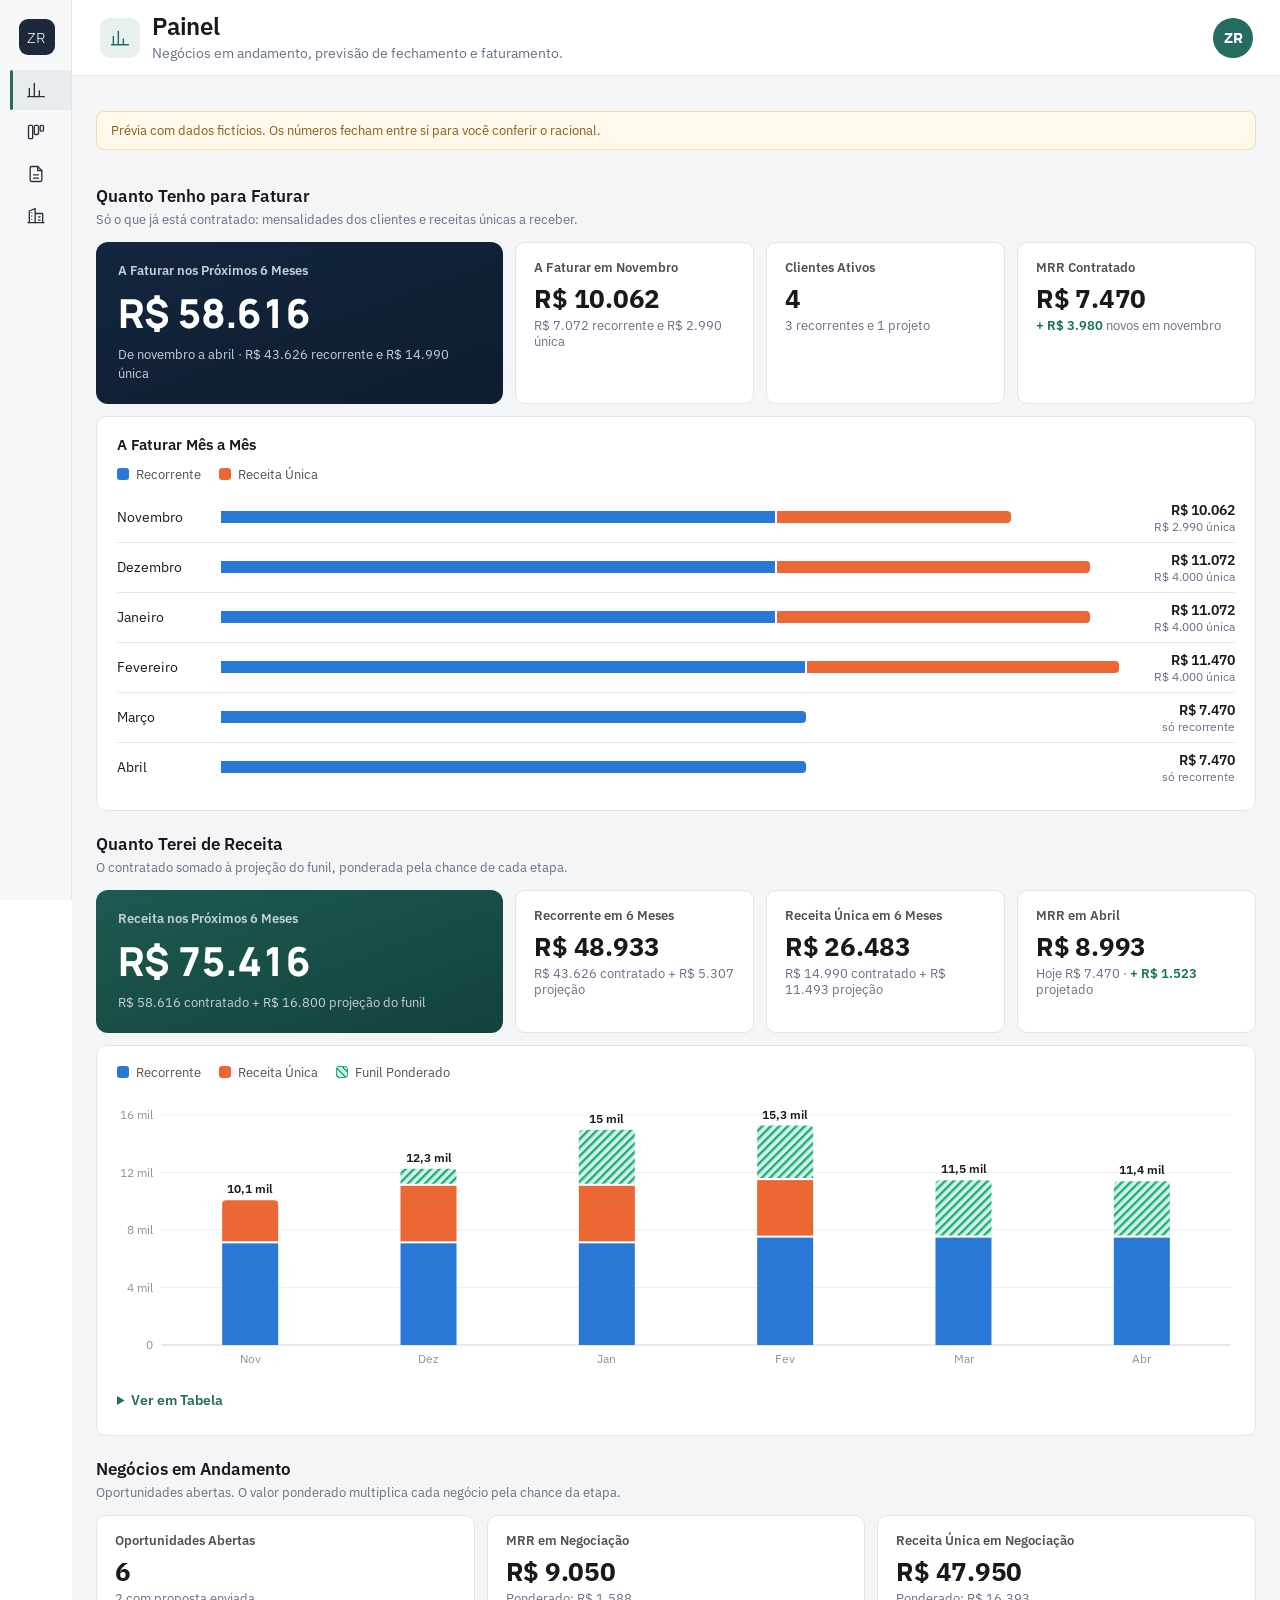
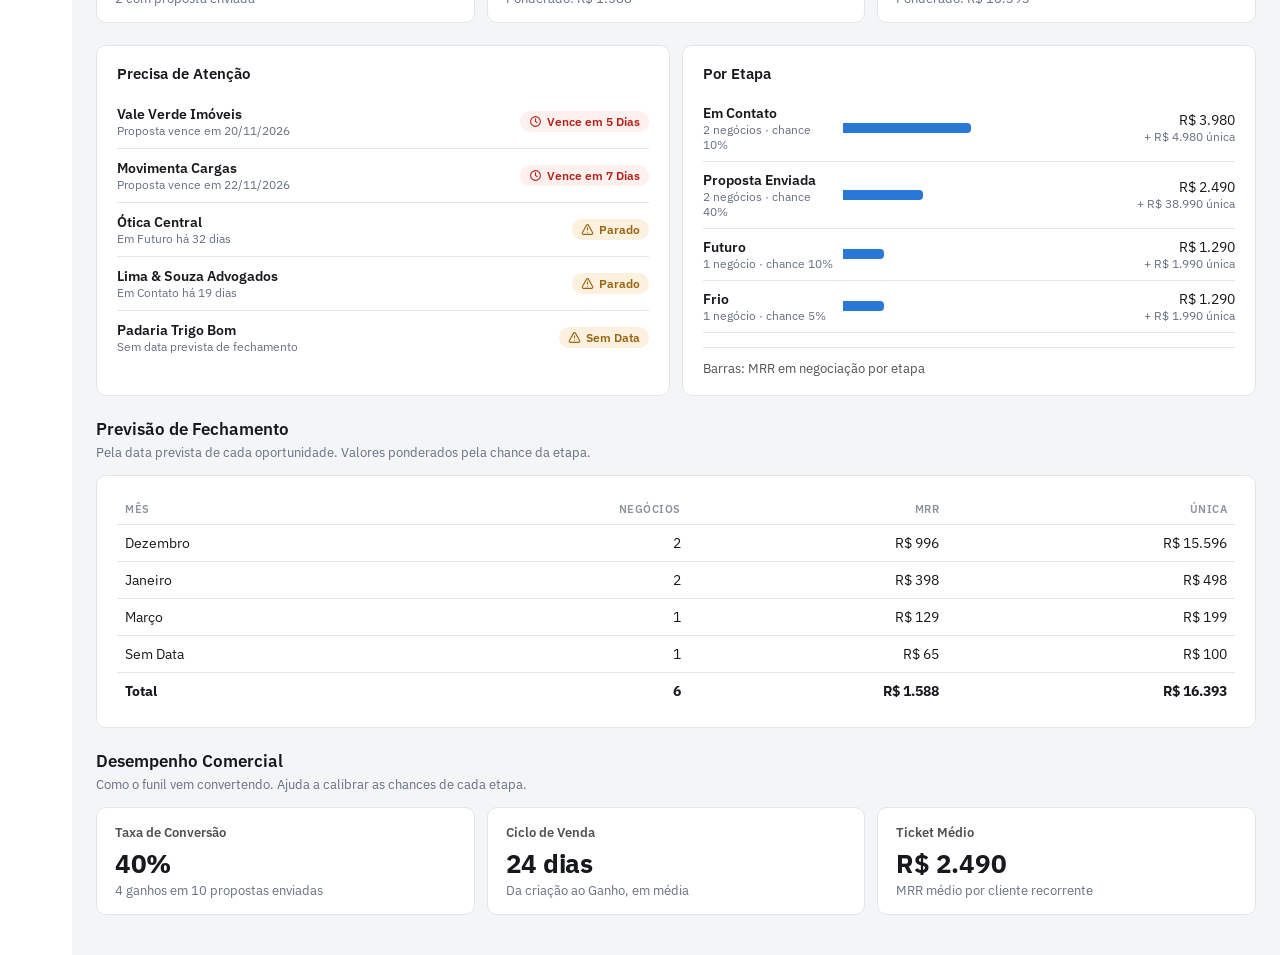
==== commit 685dae9b: "Painel começa por Quanto Tenho para Faturar e Quanto Terei de Receita" ====
--- a/painel.html
+++ b/painel.html
@@ -70,12 +70,31 @@
 .dica-g .soma { border-top: 1px solid var(--crm-border); margin-top: 4px; padding-top: 6px; }
 .ver-tabela { margin-top: 12px; overflow-x: auto; }
 .ver-tabela summary { cursor: pointer; font-size: 13.5px; font-weight: 600; color: var(--crm-accent); padding: 8px 0; }
+.destaque { display: grid; grid-template-columns: minmax(0, 1.1fr) minmax(0, 2fr); gap: 12px; margin-bottom: 12px; }
+.destaque-num { background: linear-gradient(160deg, #13263e 0%, #0e1d30 100%); color: #fff; border-radius: 12px; padding: 20px 22px; display: flex; flex-direction: column; justify-content: center; }
+.destaque-num small { font-size: 13px; font-weight: 600; color: #c6d0db; }
+.destaque-num strong { font-family: "Manrope", var(--fonte); font-size: 40px; font-weight: 800; letter-spacing: -.02em; margin: 6px 0; font-variant-numeric: tabular-nums; }
+.destaque-num span { font-size: 13px; color: #c6d0db; line-height: 1.45; }
+.destaque-2 { background: linear-gradient(160deg, #1d5a51 0%, #12423b 100%); }
+.kpis-3 { grid-template-columns: repeat(3, minmax(0, 1fr)); }
+.mes-linha { display: grid; grid-template-columns: 92px 1fr 104px; align-items: center; gap: 12px; padding: 8px 0; border-bottom: 1px solid var(--crm-border); font-size: 13.5px; }
+.mes-linha:last-child { border-bottom: 0; }
+.mes-linha .trilho { display: flex; gap: 2px; height: 12px; }
+.mes-linha .trilho i { display: block; height: 100%; }
+.mes-linha .trilho i:last-child { border-radius: 0 4px 4px 0; }
+.mes-linha .v { text-align: right; font-weight: 600; font-variant-numeric: tabular-nums; }
+.mes-linha .v small { display: block; font-weight: 400; font-size: 11.5px; color: var(--crm-text-muted); }
 .aviso-previa { background: #fff8eb; border: 1px solid #f1dcae; color: #8a5d14; border-radius: 8px; padding: 10px 14px; font-size: 13px; }
 @media (max-width: 767px) {
   .kpis { grid-template-columns: 1fr 1fr; gap: 10px; }
   .kpi { padding: 13px 14px; }
   .kpi strong { font-size: 21px; }
   .duas-col { grid-template-columns: 1fr; }
+  .destaque { grid-template-columns: 1fr; }
+  .destaque-num strong { font-size: 32px; }
+  .kpis-3 { grid-template-columns: 1fr 1fr; }
+  .kpis-3 .kpi:first-child { grid-column: 1 / -1; }
+  .mes-linha { grid-template-columns: 74px 1fr 92px; gap: 8px; }
   .cartao-p { padding: 16px; }
   .etapa-linha { grid-template-columns: 104px 1fr auto; }
   .tab { font-size: 13px; }
@@ -105,13 +124,40 @@
         <p class="aviso-previa">Prévia com dados fictícios. Os números fecham entre si para você conferir o racional.</p>
 
         <section class="secao">
-          <h3>Faturamento Contratado</h3>
-          <p class="dica">O que já está fechado. MRR é só o que renova sem data para acabar.</p>
-          <div class="kpis">
-            <div class="kpi"><small>MRR Contratado</small><strong>R$ 7.470</strong><span><b>+ R$ 3.980</b> novos em novembro</span></div>
-            <div class="kpi"><small>Receita Única a Receber</small><strong>R$ 14.990</strong><span>Implantações e projetos</span></div>
-            <div class="kpi"><small>Clientes Recorrentes</small><strong>3</strong><span>Ticket médio de R$ 2.490</span></div>
-            <div class="kpi"><small>Faturamento de Novembro</small><strong>R$ 10.062</strong><span>R$ 7.072 recorrente e R$ 2.990 única</span></div>
+          <h3>Quanto Tenho para Faturar</h3>
+          <p class="dica">Só o que já está contratado: mensalidades dos clientes e receitas únicas a receber.</p>
+          <div class="destaque">
+            <div class="destaque-num"><small>A Faturar nos Próximos 6 Meses</small><strong>R$ 58.616</strong><span>De novembro a abril · R$ 43.626 recorrente e R$ 14.990 única</span></div>
+            <div class="kpis kpis-3">
+              <div class="kpi"><small>A Faturar em Novembro</small><strong>R$ 10.062</strong><span>R$ 7.072 recorrente e R$ 2.990 única</span></div>
+              <div class="kpi"><small>Clientes Ativos</small><strong>4</strong><span>3 recorrentes e 1 projeto</span></div>
+              <div class="kpi"><small>MRR Contratado</small><strong>R$ 7.470</strong><span><b>+ R$ 3.980</b> novos em novembro</span></div>
+            </div>
+          </div>
+          <div class="cartao-p">
+            <h4>A Faturar Mês a Mês</h4>
+            <div id="meses-faturar"></div>
+          </div>
+        </section>
+
+        <section class="secao">
+          <h3>Quanto Terei de Receita</h3>
+          <p class="dica">O contratado somado à projeção do funil, ponderada pela chance de cada etapa.</p>
+          <div class="destaque">
+            <div class="destaque-num destaque-2"><small>Receita nos Próximos 6 Meses</small><strong>R$ 75.416</strong><span>R$ 58.616 contratado + R$ 16.800 projeção do funil</span></div>
+            <div class="kpis kpis-3">
+              <div class="kpi"><small>Recorrente em 6 Meses</small><strong>R$ 48.933</strong><span>R$ 43.626 contratado + R$ 5.307 projeção</span></div>
+              <div class="kpi"><small>Receita Única em 6 Meses</small><strong>R$ 26.483</strong><span>R$ 14.990 contratado + R$ 11.493 projeção</span></div>
+              <div class="kpi"><small>MRR em Abril</small><strong>R$ 8.993</strong><span>Hoje R$ 7.470 · <b>+ R$ 1.523</b> projetado</span></div>
+            </div>
+          </div>
+          <div class="cartao-p">
+            <div class="legenda" aria-hidden="true"><span><i class="l1"></i>Recorrente</span><span><i class="l2"></i>Receita Única</span><span><i class="l3"></i>Funil Ponderado</span></div>
+            <div class="grafico" id="grafico"></div>
+            <details class="ver-tabela">
+              <summary>Ver em Tabela</summary>
+              <table class="tab" id="tabela-grafico"></table>
+            </details>
           </div>
         </section>
 
@@ -122,19 +168,9 @@
             <div class="kpi"><small>Oportunidades Abertas</small><strong>6</strong><span>2 com proposta enviada</span></div>
             <div class="kpi"><small>MRR em Negociação</small><strong>R$ 9.050</strong><span>Ponderado: R$ 1.588</span></div>
             <div class="kpi"><small>Receita Única em Negociação</small><strong>R$ 47.950</strong><span>Ponderado: R$ 16.393</span></div>
-            <div class="kpi"><small>Taxa de Conversão</small><strong>40%</strong><span>4 ganhos em 10 propostas · ciclo de 24 dias</span></div>
-          </div>
-        </section>
-
+          </div>
+        </section>
         <div class="duas-col">
-          <div class="cartao-p">
-            <h4>Por Etapa</h4>
-            <div class="etapa-linha"><span class="rot"><b>Em Contato</b><small>2 negócios · chance 10%</small></span><span class="barra" style="width:44%"></span><span class="val">R$ 3.980<small>+ R$ 4.980 única</small></span></div>
-            <div class="etapa-linha"><span class="rot"><b>Proposta Enviada</b><small>2 negócios · chance 40%</small></span><span class="barra" style="width:28%"></span><span class="val">R$ 2.490<small>+ R$ 38.990 única</small></span></div>
-            <div class="etapa-linha"><span class="rot"><b>Futuro</b><small>1 negócio · chance 10%</small></span><span class="barra" style="width:14%"></span><span class="val">R$ 1.290<small>+ R$ 1.990 única</small></span></div>
-            <div class="etapa-linha"><span class="rot"><b>Frio</b><small>1 negócio · chance 5%</small></span><span class="barra" style="width:14%"></span><span class="val">R$ 1.290<small>+ R$ 1.990 única</small></span></div>
-            <div class="mini"><span>Barras: MRR em negociação por etapa</span></div>
-          </div>
           <div class="cartao-p">
             <h4>Precisa de Atenção</h4>
             <ul class="atencao">
@@ -144,6 +180,14 @@
               <li><div class="txt"><strong>Lima &amp; Souza Advogados</strong><small>Em Contato há 19 dias</small></div><span class="selo selo-alerta"><svg viewBox="0 0 24 24"><path d="M12 9v4M12 17h.01"/><path d="M10.3 3.9 2.4 18a2 2 0 0 0 1.7 3h15.8a2 2 0 0 0 1.7-3L13.7 3.9a2 2 0 0 0-3.4 0z"/></svg>Parado</span></li>
               <li><div class="txt"><strong>Padaria Trigo Bom</strong><small>Sem data prevista de fechamento</small></div><span class="selo selo-alerta"><svg viewBox="0 0 24 24"><path d="M12 9v4M12 17h.01"/><path d="M10.3 3.9 2.4 18a2 2 0 0 0 1.7 3h15.8a2 2 0 0 0 1.7-3L13.7 3.9a2 2 0 0 0-3.4 0z"/></svg>Sem Data</span></li>
             </ul>
+          </div>
+          <div class="cartao-p">
+            <h4>Por Etapa</h4>
+            <div class="etapa-linha"><span class="rot"><b>Em Contato</b><small>2 negócios · chance 10%</small></span><span class="barra" style="width:44%"></span><span class="val">R$ 3.980<small>+ R$ 4.980 única</small></span></div>
+            <div class="etapa-linha"><span class="rot"><b>Proposta Enviada</b><small>2 negócios · chance 40%</small></span><span class="barra" style="width:28%"></span><span class="val">R$ 2.490<small>+ R$ 38.990 única</small></span></div>
+            <div class="etapa-linha"><span class="rot"><b>Futuro</b><small>1 negócio · chance 10%</small></span><span class="barra" style="width:14%"></span><span class="val">R$ 1.290<small>+ R$ 1.990 única</small></span></div>
+            <div class="etapa-linha"><span class="rot"><b>Frio</b><small>1 negócio · chance 5%</small></span><span class="barra" style="width:14%"></span><span class="val">R$ 1.290<small>+ R$ 1.990 única</small></span></div>
+            <div class="mini"><span>Barras: MRR em negociação por etapa</span></div>
           </div>
         </div>
 
@@ -165,15 +209,12 @@
         </section>
 
         <section class="secao">
-          <h3>Faturamento Projetado</h3>
-          <p class="dica">O que deve entrar no caixa mês a mês. O desconto temporário aparece aqui (Casa Forte paga R$ 3.582 até janeiro), mas não muda o MRR.</p>
-          <div class="cartao-p">
-            <div class="legenda" aria-hidden="true"><span><i class="l1"></i>Recorrente</span><span><i class="l2"></i>Receita Única</span><span><i class="l3"></i>Funil Ponderado</span></div>
-            <div class="grafico" id="grafico"></div>
-            <details class="ver-tabela">
-              <summary>Ver em Tabela</summary>
-              <table class="tab" id="tabela-grafico"></table>
-            </details>
+          <h3>Desempenho Comercial</h3>
+          <p class="dica">Como o funil vem convertendo. Ajuda a calibrar as chances de cada etapa.</p>
+          <div class="kpis">
+            <div class="kpi"><small>Taxa de Conversão</small><strong>40%</strong><span>4 ganhos em 10 propostas enviadas</span></div>
+            <div class="kpi"><small>Ciclo de Venda</small><strong>24 dias</strong><span>Da criação ao Ganho, em média</span></div>
+            <div class="kpi"><small>Ticket Médio</small><strong>R$ 2.490</strong><span>MRR médio por cliente recorrente</span></div>
           </div>
         </section>
       </div>
@@ -201,6 +242,16 @@
 var COR_DICA = { rec: '#2a78d6', uni: '#eb6834', fun: '#1baf7a' };
 var real = function (v) { return 'R$ ' + Math.round(v).toLocaleString('pt-BR'); };
 
+(function () {
+  var maxC = Math.max.apply(null, MESES.map(function (m) { return m.rec + m.uni; }));
+  document.getElementById('meses-faturar').innerHTML = '<div class="legenda" aria-hidden="true"><span><i class="l1"></i>Recorrente</span><span><i class="l2"></i>Receita Única</span></div>' +
+    MESES.map(function (m) {
+      var tot = m.rec + m.uni;
+      return '<div class="mes-linha" title="' + m.nome + ': ' + real(m.rec) + ' recorrente e ' + real(m.uni) + ' única"><span>' + m.nome + '</span><span class="trilho">' +
+        '<i style="width:' + (m.rec / maxC * 100) + '%;background:var(--serie-1)"></i>' + (m.uni ? '<i style="width:' + (m.uni / maxC * 100) + '%;background:var(--serie-2)"></i>' : '') +
+        '</span><span class="v">' + real(tot) + (m.uni ? '<small>' + real(m.uni) + ' única</small>' : '<small>só recorrente</small>') + '</span></div>';
+    }).join('');
+})();
 (function () {
   var g = document.getElementById('grafico');
   var dica = document.createElement('div');
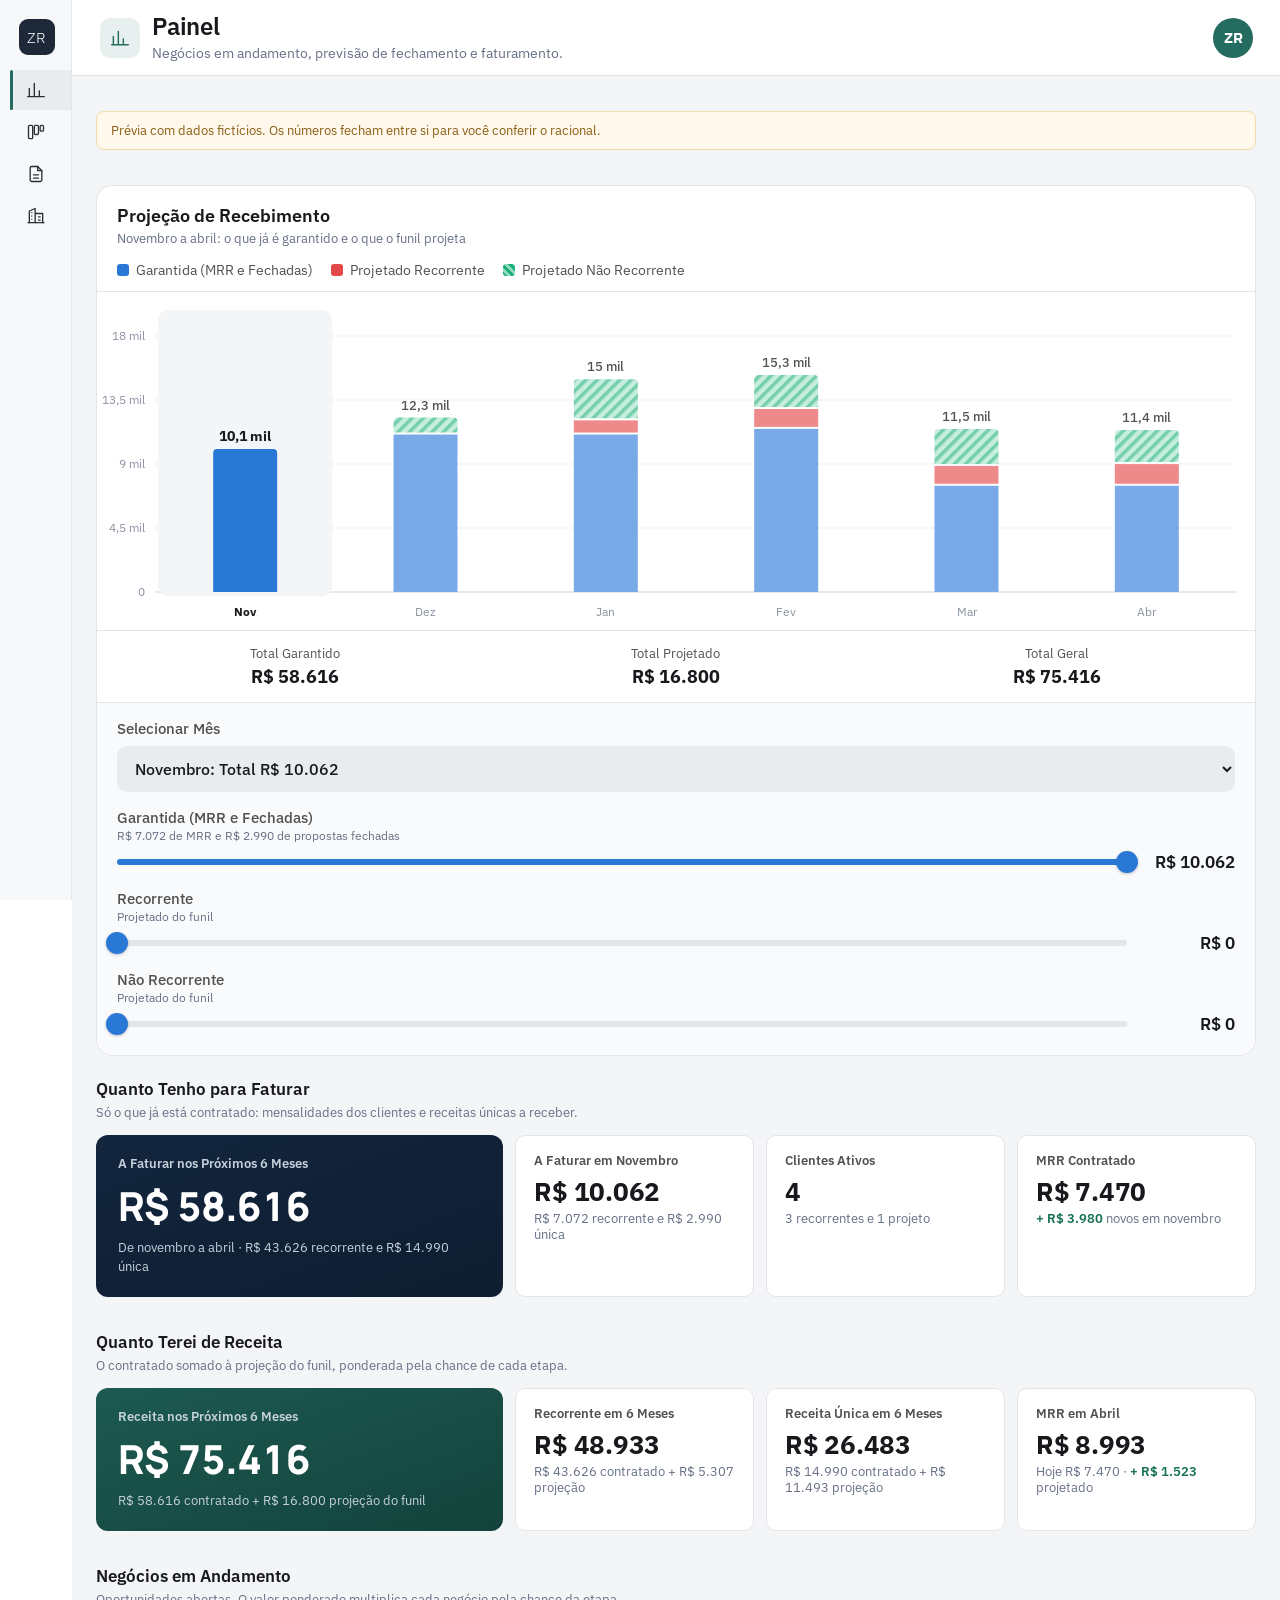
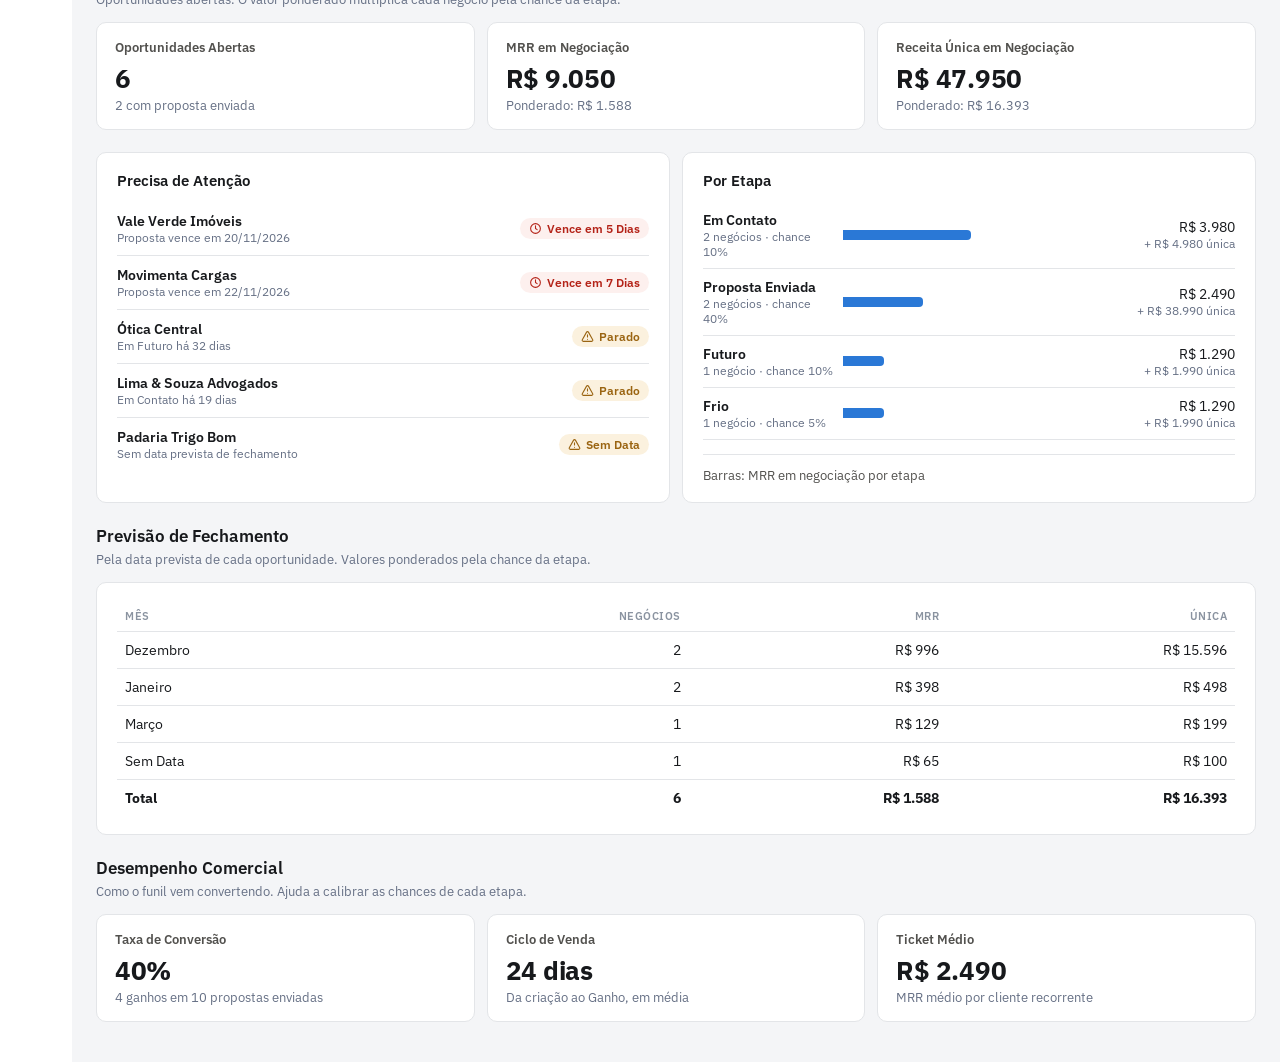
==== commit a5e01141: "Painel abre com a Projeção de Recebimento: garantida, projetado recorrente e não recorrente, e o det" ====
--- a/painel.html
+++ b/painel.html
@@ -84,6 +84,33 @@
 .mes-linha .trilho i:last-child { border-radius: 0 4px 4px 0; }
 .mes-linha .v { text-align: right; font-weight: 600; font-variant-numeric: tabular-nums; }
 .mes-linha .v small { display: block; font-weight: 400; font-size: 11.5px; color: var(--crm-text-muted); }
+.proj { background: var(--crm-surface); border: 1px solid var(--crm-border); border-radius: 16px; overflow: hidden; }
+.proj-cab { padding: 18px 20px 4px; }
+.proj-cab h3 { margin: 0; font-size: 18px; font-weight: 600; }
+.proj-cab p { margin: 3px 0 0; font-size: 13px; color: var(--crm-text-muted); }
+.proj-leg { padding: 10px 20px 12px; margin: 0; border-bottom: 1px solid var(--crm-border); font-size: 14px; }
+.proj-leg i.g1, .proj-linha .trilho.g1 i { background: #2a78d6; }
+.proj-leg i.g2, .proj-linha .trilho.g2 i { background: #e34948; }
+.proj-leg i.g3, .proj-linha .trilho.g3 i { background: repeating-linear-gradient(45deg, #1baf7a 0 3px, #8fdcc0 3px 6px); }
+.proj .grafico { padding: 14px 12px 4px 6px; }
+.proj .grafico .rot-total { font-size: 13px; fill: var(--tinta-2); font-weight: 500; }
+.proj .grafico .rot-total.sel { fill: var(--tinta); font-weight: 700; font-size: 14px; }
+.proj .grafico .eixo.sel { fill: var(--tinta); font-weight: 700; }
+.proj .grafico .alvo { cursor: pointer; }
+.proj-totais { display: grid; grid-template-columns: repeat(3, 1fr); text-align: center; border-top: 1px solid var(--crm-border); border-bottom: 1px solid var(--crm-border); padding: 14px 8px; }
+.proj-totais small { display: block; font-size: 13px; color: var(--tinta-2); }
+.proj-totais strong { display: block; font-size: 18px; font-weight: 700; margin-top: 3px; font-variant-numeric: tabular-nums; }
+.proj-mes { background: var(--superficie-2); padding: 16px 20px 20px; }
+.proj-mes > label { display: block; font-size: 14.5px; font-weight: 500; color: var(--tinta-2); margin-bottom: 8px; }
+.proj-mes select { width: 100%; min-height: 46px; border: 0; border-radius: 10px; background: #e9ecef; padding: 0 14px; font: inherit; font-size: 16px; font-weight: 500; color: var(--tinta); }
+.proj-linha { margin-top: 16px; }
+.proj-linha .cab { font-size: 14.5px; font-weight: 500; color: var(--tinta-2); }
+.proj-linha .cab small { display: block; font-size: 12px; font-weight: 400; color: var(--crm-text-muted); margin-top: 1px; }
+.proj-linha .corpo { display: grid; grid-template-columns: 1fr auto; align-items: center; gap: 16px; margin-top: 8px; }
+.proj-linha .trilho { position: relative; height: 6px; border-radius: 3px; background: #e3e5e8; }
+.proj-linha .trilho i { position: absolute; left: 0; top: 0; bottom: 0; border-radius: 3px; }
+.proj-linha .trilho b { position: absolute; top: 50%; width: 22px; height: 22px; margin: -11px 0 0 -11px; border-radius: 50%; background: #2a78d6; box-shadow: 0 1px 3px rgba(16, 24, 40, .25); }
+.proj-linha .v { font-size: 17px; font-weight: 600; font-variant-numeric: tabular-nums; min-width: 92px; text-align: right; }
 .aviso-previa { background: #fff8eb; border: 1px solid #f1dcae; color: #8a5d14; border-radius: 8px; padding: 10px 14px; font-size: 13px; }
 @media (max-width: 767px) {
   .kpis { grid-template-columns: 1fr 1fr; gap: 10px; }
@@ -91,6 +118,12 @@
   .kpi strong { font-size: 21px; }
   .duas-col { grid-template-columns: 1fr; }
   .destaque { grid-template-columns: 1fr; }
+  .proj-cab, .proj-leg { padding-left: 16px; padding-right: 16px; }
+  .proj-mes { padding: 14px 16px 18px; }
+  .proj-totais strong { font-size: 16px; }
+  .proj .grafico .rot-total { font-size: 11.5px; }
+  .proj .grafico .rot-total.sel { font-size: 12.5px; }
+  .proj-totais small { font-size: 12px; }
   .destaque-num strong { font-size: 32px; }
   .kpis-3 { grid-template-columns: 1fr 1fr; }
   .kpis-3 .kpi:first-child { grid-column: 1 / -1; }
@@ -123,6 +156,25 @@
       <div class="painel">
         <p class="aviso-previa">Prévia com dados fictícios. Os números fecham entre si para você conferir o racional.</p>
 
+        <section class="proj" aria-label="Projeção de Recebimento">
+          <div class="proj-cab">
+            <h3>Projeção de Recebimento</h3>
+            <p>Novembro a abril: o que já é garantido e o que o funil projeta</p>
+          </div>
+          <div class="legenda proj-leg" aria-hidden="true"><span><i class="g1"></i>Garantida (MRR e Fechadas)</span><span><i class="g2"></i>Projetado Recorrente</span><span><i class="g3"></i>Projetado Não Recorrente</span></div>
+          <div class="grafico" id="proj-grafico"></div>
+          <div class="proj-totais">
+            <div><small>Total Garantido</small><strong>R$ 58.616</strong></div>
+            <div><small>Total Projetado</small><strong>R$ 16.800</strong></div>
+            <div><small>Total Geral</small><strong>R$ 75.416</strong></div>
+          </div>
+          <div class="proj-mes">
+            <label for="proj-sel">Selecionar Mês</label>
+            <select id="proj-sel"></select>
+            <div id="proj-linhas"></div>
+          </div>
+        </section>
+
         <section class="secao">
           <h3>Quanto Tenho para Faturar</h3>
           <p class="dica">Só o que já está contratado: mensalidades dos clientes e receitas únicas a receber.</p>
@@ -134,10 +186,6 @@
               <div class="kpi"><small>MRR Contratado</small><strong>R$ 7.470</strong><span><b>+ R$ 3.980</b> novos em novembro</span></div>
             </div>
           </div>
-          <div class="cartao-p">
-            <h4>A Faturar Mês a Mês</h4>
-            <div id="meses-faturar"></div>
-          </div>
         </section>
 
         <section class="secao">
@@ -150,14 +198,6 @@
               <div class="kpi"><small>Receita Única em 6 Meses</small><strong>R$ 26.483</strong><span>R$ 14.990 contratado + R$ 11.493 projeção</span></div>
               <div class="kpi"><small>MRR em Abril</small><strong>R$ 8.993</strong><span>Hoje R$ 7.470 · <b>+ R$ 1.523</b> projetado</span></div>
             </div>
-          </div>
-          <div class="cartao-p">
-            <div class="legenda" aria-hidden="true"><span><i class="l1"></i>Recorrente</span><span><i class="l2"></i>Receita Única</span><span><i class="l3"></i>Funil Ponderado</span></div>
-            <div class="grafico" id="grafico"></div>
-            <details class="ver-tabela">
-              <summary>Ver em Tabela</summary>
-              <table class="tab" id="tabela-grafico"></table>
-            </details>
           </div>
         </section>
 
@@ -229,90 +269,73 @@
 </div>
 
 <script>
-// Faturamento projetado (fictício): recorrente cobrado, receita única contratada e funil ponderado.
+// Projeção de Recebimento (fictício). Garantida = MRR cobrado + propostas já fechadas; projetado = funil ponderado.
 var MESES = [
-  { mes: 'Nov', nome: 'Novembro', rec: 7072, uni: 2990, fun: 0 },
-  { mes: 'Dez', nome: 'Dezembro', rec: 7072, uni: 4000, fun: 1196 },
-  { mes: 'Jan', nome: 'Janeiro', rec: 7072, uni: 4000, fun: 3894 },
-  { mes: 'Fev', nome: 'Fevereiro', rec: 7470, uni: 4000, fun: 3794 },
-  { mes: 'Mar', nome: 'Março', rec: 7470, uni: 0, fun: 3993 },
-  { mes: 'Abr', nome: 'Abril', rec: 7470, uni: 0, fun: 3923 }
+  { mes: 'Nov', nome: 'Novembro', mrr: 7072, fech: 2990, pr: 0, pn: 0 },
+  { mes: 'Dez', nome: 'Dezembro', mrr: 7072, fech: 4000, pr: 0, pn: 1196 },
+  { mes: 'Jan', nome: 'Janeiro', mrr: 7072, fech: 4000, pr: 996, pn: 2898 },
+  { mes: 'Fev', nome: 'Fevereiro', mrr: 7470, fech: 4000, pr: 1394, pn: 2400 },
+  { mes: 'Mar', nome: 'Março', mrr: 7470, fech: 0, pr: 1394, pn: 2599 },
+  { mes: 'Abr', nome: 'Abril', mrr: 7470, fech: 0, pr: 1523, pn: 2400 }
 ];
-var SERIES = [['rec', 'Recorrente', 'var(--serie-1)'], ['uni', 'Receita Única', 'var(--serie-2)'], ['fun', 'Funil Ponderado', 'url(#hachura)']];
-var COR_DICA = { rec: '#2a78d6', uni: '#eb6834', fun: '#1baf7a' };
 var real = function (v) { return 'R$ ' + Math.round(v).toLocaleString('pt-BR'); };
+var mil = function (v) { return (v / 1000).toLocaleString('pt-BR', { maximumFractionDigits: 1 }) + ' mil'; };
+var gar = function (m) { return m.mrr + m.fech; };
+var total = function (m) { return gar(m) + m.pr + m.pn; };
+var atual = 0; // mês atual (novembro) aberto por padrão
 
 (function () {
-  var maxC = Math.max.apply(null, MESES.map(function (m) { return m.rec + m.uni; }));
-  document.getElementById('meses-faturar').innerHTML = '<div class="legenda" aria-hidden="true"><span><i class="l1"></i>Recorrente</span><span><i class="l2"></i>Receita Única</span></div>' +
-    MESES.map(function (m) {
-      var tot = m.rec + m.uni;
-      return '<div class="mes-linha" title="' + m.nome + ': ' + real(m.rec) + ' recorrente e ' + real(m.uni) + ' única"><span>' + m.nome + '</span><span class="trilho">' +
-        '<i style="width:' + (m.rec / maxC * 100) + '%;background:var(--serie-1)"></i>' + (m.uni ? '<i style="width:' + (m.uni / maxC * 100) + '%;background:var(--serie-2)"></i>' : '') +
-        '</span><span class="v">' + real(tot) + (m.uni ? '<small>' + real(m.uni) + ' única</small>' : '<small>só recorrente</small>') + '</span></div>';
-    }).join('');
-})();
-(function () {
-  var g = document.getElementById('grafico');
-  var dica = document.createElement('div');
-  dica.className = 'dica-g'; dica.hidden = true;
-  // desenha na largura real do cartão: texto sempre no tamanho certo, no celular e no computador
+  var g = document.getElementById('proj-grafico'), sel = document.getElementById('proj-sel'), linhas = document.getElementById('proj-linhas');
+  sel.innerHTML = MESES.map(function (m, i) { return '<option value="' + i + '">' + m.nome + ': Total ' + real(total(m)) + '</option>'; }).join('');
+
   function desenhar() {
-  var W = Math.max(280, g.clientWidth), H = W < 500 ? 230 : 280, esq = 44, dir = 4, topo = 24, base = 26;
-  var max = 16000, passo = 4000;
-  var larg = (W - esq - dir) / MESES.length, barra = Math.min(56, larg * .6);
-  var y = function (v) { return topo + (H - topo - base) * (1 - v / max); };
-  var s = '<svg width="' + W + '" height="' + H + '" viewBox="0 0 ' + W + ' ' + H + '" role="img" aria-label="Faturamento projetado de novembro a abril, por tipo de receita">' +
-    '<defs><pattern id="hachura" width="6" height="6" patternUnits="userSpaceOnUse" patternTransform="rotate(45)"><rect width="6" height="6" fill="#d8f1e8"/><rect width="2.4" height="6" fill="#1baf7a"/></pattern></defs>';
-  for (var t = 0; t <= max; t += passo) {
-    s += '<line x1="' + esq + '" x2="' + (W - dir) + '" y1="' + y(t) + '" y2="' + y(t) + '" stroke="' + (t === 0 ? '#cfd4da' : 'var(--grade)') + '" stroke-width="1"/>' +
-      '<text class="eixo" x="' + (esq - 8) + '" y="' + (y(t) + 4) + '" text-anchor="end">' + (t === 0 ? '0' : (t / 1000) + ' mil') + '</text>';
+    var W = Math.max(280, g.clientWidth - 18), H = W < 500 ? 300 : 320, esq = 52, dir = 6, topo = 30, base = 34;
+    var max = 18000, passo = 4500;
+    var larg = (W - esq - dir) / MESES.length, barra = Math.min(64, larg * .62);
+    var y = function (v) { return topo + (H - topo - base) * (1 - v / max); };
+    var s = '<svg width="' + W + '" height="' + H + '" viewBox="0 0 ' + W + ' ' + H + '" role="img" aria-label="Projeção de recebimento de novembro a abril">' +
+      '<defs><pattern id="listra" width="8" height="8" patternUnits="userSpaceOnUse" patternTransform="rotate(45)"><rect width="8" height="8" fill="#8fdcc0"/><rect width="3.5" height="8" fill="#1baf7a"/></pattern>' +
+      '<pattern id="listra-c" width="8" height="8" patternUnits="userSpaceOnUse" patternTransform="rotate(45)"><rect width="8" height="8" fill="#c6eedf"/><rect width="3.5" height="8" fill="#76cfac"/></pattern></defs>';
+    for (var t = 0; t <= max; t += passo) {
+      s += '<line x1="' + esq + '" x2="' + (W - dir) + '" y1="' + y(t) + '" y2="' + y(t) + '" stroke="' + (t === 0 ? '#cfd4da' : '#e3e5e8') + '" stroke-width="1"' + (t === 0 ? '' : ' stroke-dasharray="4 4"') + '/>' +
+        '<text class="eixo" x="' + (esq - 10) + '" y="' + (y(t) + 4) + '" text-anchor="end">' + (t === 0 ? '0' : mil(t)) + '</text>';
+    }
+    MESES.forEach(function (m, i) {
+      var x = esq + i * larg + (larg - barra) / 2, ativo = i === atual;
+      if (ativo) s += '<rect x="' + (esq + i * larg + 3) + '" y="' + (topo - 26) + '" width="' + (larg - 6) + '" height="' + (H - topo - base + 30) + '" rx="10" fill="#f3f5f6"/>';
+      var partes = [[gar(m), ativo ? '#2a78d6' : '#7aa9e8'], [m.pr, ativo ? '#e34948' : '#ee8a89'], [m.pn, ativo ? 'url(#listra)' : 'url(#listra-c)']].filter(function (p) { return p[0] > 0; });
+      var acum = 0;
+      partes.forEach(function (p, k) {
+        var y1 = y(acum + p[0]), h = y(acum) - y1, ultimo = k === partes.length - 1, gap = k > 0 ? 2 : 0, hh = Math.max(0, h - gap), r = ultimo ? Math.min(4, hh) : 0;
+        s += ultimo
+          ? '<path d="M' + x + ' ' + (y1 + hh) + 'V' + (y1 + r) + 'Q' + x + ' ' + y1 + ' ' + (x + r) + ' ' + y1 + 'H' + (x + barra - r) + 'Q' + (x + barra) + ' ' + y1 + ' ' + (x + barra) + ' ' + (y1 + r) + 'V' + (y1 + hh) + 'Z" fill="' + p[1] + '"/>'
+          : '<rect x="' + x + '" y="' + y1 + '" width="' + barra + '" height="' + hh + '" fill="' + p[1] + '"/>';
+        acum += p[0];
+      });
+      s += '<text class="rot-total' + (ativo ? ' sel' : '') + '" x="' + (x + barra / 2) + '" y="' + (y(total(m)) - 8) + '" text-anchor="middle">' + mil(total(m)) + '</text>' +
+        '<text class="eixo' + (ativo ? ' sel' : '') + '" x="' + (x + barra / 2) + '" y="' + (H - 10) + '" text-anchor="middle">' + m.mes + '</text>' +
+        '<rect class="alvo" data-i="' + i + '" x="' + (esq + i * larg) + '" y="0" width="' + larg + '" height="' + H + '" fill="transparent"><title>' + m.nome + ': ' + real(total(m)) + '</title></rect>';
+    });
+    g.innerHTML = s + '</svg>';
+    g.querySelectorAll('.alvo').forEach(function (a) { a.addEventListener('click', function () { escolher(+a.dataset.i); }); });
   }
-  MESES.forEach(function (m, i) {
-    var x = esq + i * larg + (larg - barra) / 2, acum = 0, total = m.rec + m.uni + m.fun;
-    var vis = SERIES.filter(function (se) { return m[se[0]] > 0; });
-    vis.forEach(function (se, k) {
-      var v = m[se[0]], y1 = y(acum + v), y0 = y(acum), h = y0 - y1, ultimo = k === vis.length - 1;
-      // ponta de cima arredondada só no último segmento; 2 px de folga entre segmentos
-      var r = ultimo ? Math.min(4, h) : 0, gap = k > 0 ? 2 : 0;
-      var hh = Math.max(0, h - gap);
-      s += ultimo
-        ? '<path d="M' + x + ' ' + (y1 + hh) + 'V' + (y1 + r) + 'Q' + x + ' ' + y1 + ' ' + (x + r) + ' ' + y1 + 'H' + (x + barra - r) + 'Q' + (x + barra) + ' ' + y1 + ' ' + (x + barra) + ' ' + (y1 + r) + 'V' + (y1 + hh) + 'Z" fill="' + se[2] + '"/>'
-        : '<rect x="' + x + '" y="' + y1 + '" width="' + barra + '" height="' + hh + '" fill="' + se[2] + '"/>';
-      acum += v;
-    });
-    s += '<text class="rot-total" x="' + (x + barra / 2) + '" y="' + (y(total) - 7) + '" text-anchor="middle">' + (total / 1000).toLocaleString('pt-BR', { maximumFractionDigits: 1 }) + ' mil</text>' +
-      '<text class="eixo" x="' + (x + barra / 2) + '" y="' + (H - 8) + '" text-anchor="middle">' + m.mes + '</text>' +
-      '<rect class="alvo" data-i="' + i + '" x="' + (esq + i * larg) + '" y="' + topo + '" width="' + larg + '" height="' + (H - topo - base) + '" fill="transparent"/>';
-  });
-  g.innerHTML = s + '</svg>';
-  g.appendChild(dica);
-  g.querySelectorAll('.alvo').forEach(function (a) {
-    a.addEventListener('mousemove', function (ev) { mostrar(+a.dataset.i, ev); });
-    a.addEventListener('click', function (ev) { mostrar(+a.dataset.i, ev); });
-    a.addEventListener('mouseleave', function () { dica.hidden = true; });
-  });
+
+  function linha(classe, rotulo, sub, valor, tot) {
+    var pct = tot ? Math.max(0, Math.min(100, valor / tot * 100)) : 0;
+    return '<div class="proj-linha"><div class="cab">' + rotulo + (sub ? '<small>' + sub + '</small>' : '') + '</div>' +
+      '<div class="corpo"><span class="trilho ' + classe + '"><i style="width:' + pct + '%"></i><b style="left:' + pct + '%"></b></span><span class="v">' + real(valor) + '</span></div></div>';
   }
-  desenhar();
+  function detalhe() {
+    var m = MESES[atual], tot = total(m);
+    linhas.innerHTML = linha('g1', 'Garantida (MRR e Fechadas)', real(m.mrr) + ' de MRR e ' + real(m.fech) + ' de propostas fechadas', gar(m), tot) +
+      linha('g2', 'Recorrente', 'Projetado do funil', m.pr, tot) +
+      linha('g3', 'Não Recorrente', 'Projetado do funil', m.pn, tot);
+  }
+  function escolher(i) { atual = i; sel.value = String(i); desenhar(); detalhe(); }
+  sel.addEventListener('change', function () { escolher(+sel.value); });
+  escolher(atual);
   var tm = null;
   window.addEventListener('resize', function () { clearTimeout(tm); tm = setTimeout(desenhar, 120); });
-
-  function mostrar(i, ev) {
-    var m = MESES[i];
-    dica.innerHTML = '<strong>' + m.nome + '</strong>' + SERIES.map(function (se) {
-      return '<div><span><i style="background:' + COR_DICA[se[0]] + '"></i>' + se[1] + '</span><b>' + real(m[se[0]]) + '</b></div>';
-    }).join('') + '<div class="soma"><span>Total</span><b>' + real(m.rec + m.uni + m.fun) + '</b></div>';
-    dica.hidden = false;
-    var caixa = g.getBoundingClientRect(), px = ev.clientX - caixa.left, py = ev.clientY - caixa.top;
-    var lx = px + 14 + 200 > caixa.width ? px - 214 : px + 14;
-    dica.style.left = Math.max(0, lx) + 'px'; dica.style.top = Math.max(0, py - 40) + 'px';
-  }
-  document.addEventListener('click', function (ev) { if (!ev.target.closest('.grafico')) dica.hidden = true; });
-
-  var tot = { rec: 0, uni: 0, fun: 0 };
-  document.getElementById('tabela-grafico').innerHTML = '<thead><tr><th>Mês</th><th>Recorrente</th><th>Única</th><th>Funil</th><th>Total</th></tr></thead><tbody>' +
-    MESES.map(function (m) { tot.rec += m.rec; tot.uni += m.uni; tot.fun += m.fun; return '<tr><td>' + m.nome + '</td><td>' + real(m.rec) + '</td><td>' + real(m.uni) + '</td><td>' + real(m.fun) + '</td><td>' + real(m.rec + m.uni + m.fun) + '</td></tr>'; }).join('') +
-    '<tr class="total"><td>Total</td><td>' + real(tot.rec) + '</td><td>' + real(tot.uni) + '</td><td>' + real(tot.fun) + '</td><td>' + real(tot.rec + tot.uni + tot.fun) + '</td></tr></tbody>';
 })();
 </script>
 </body>
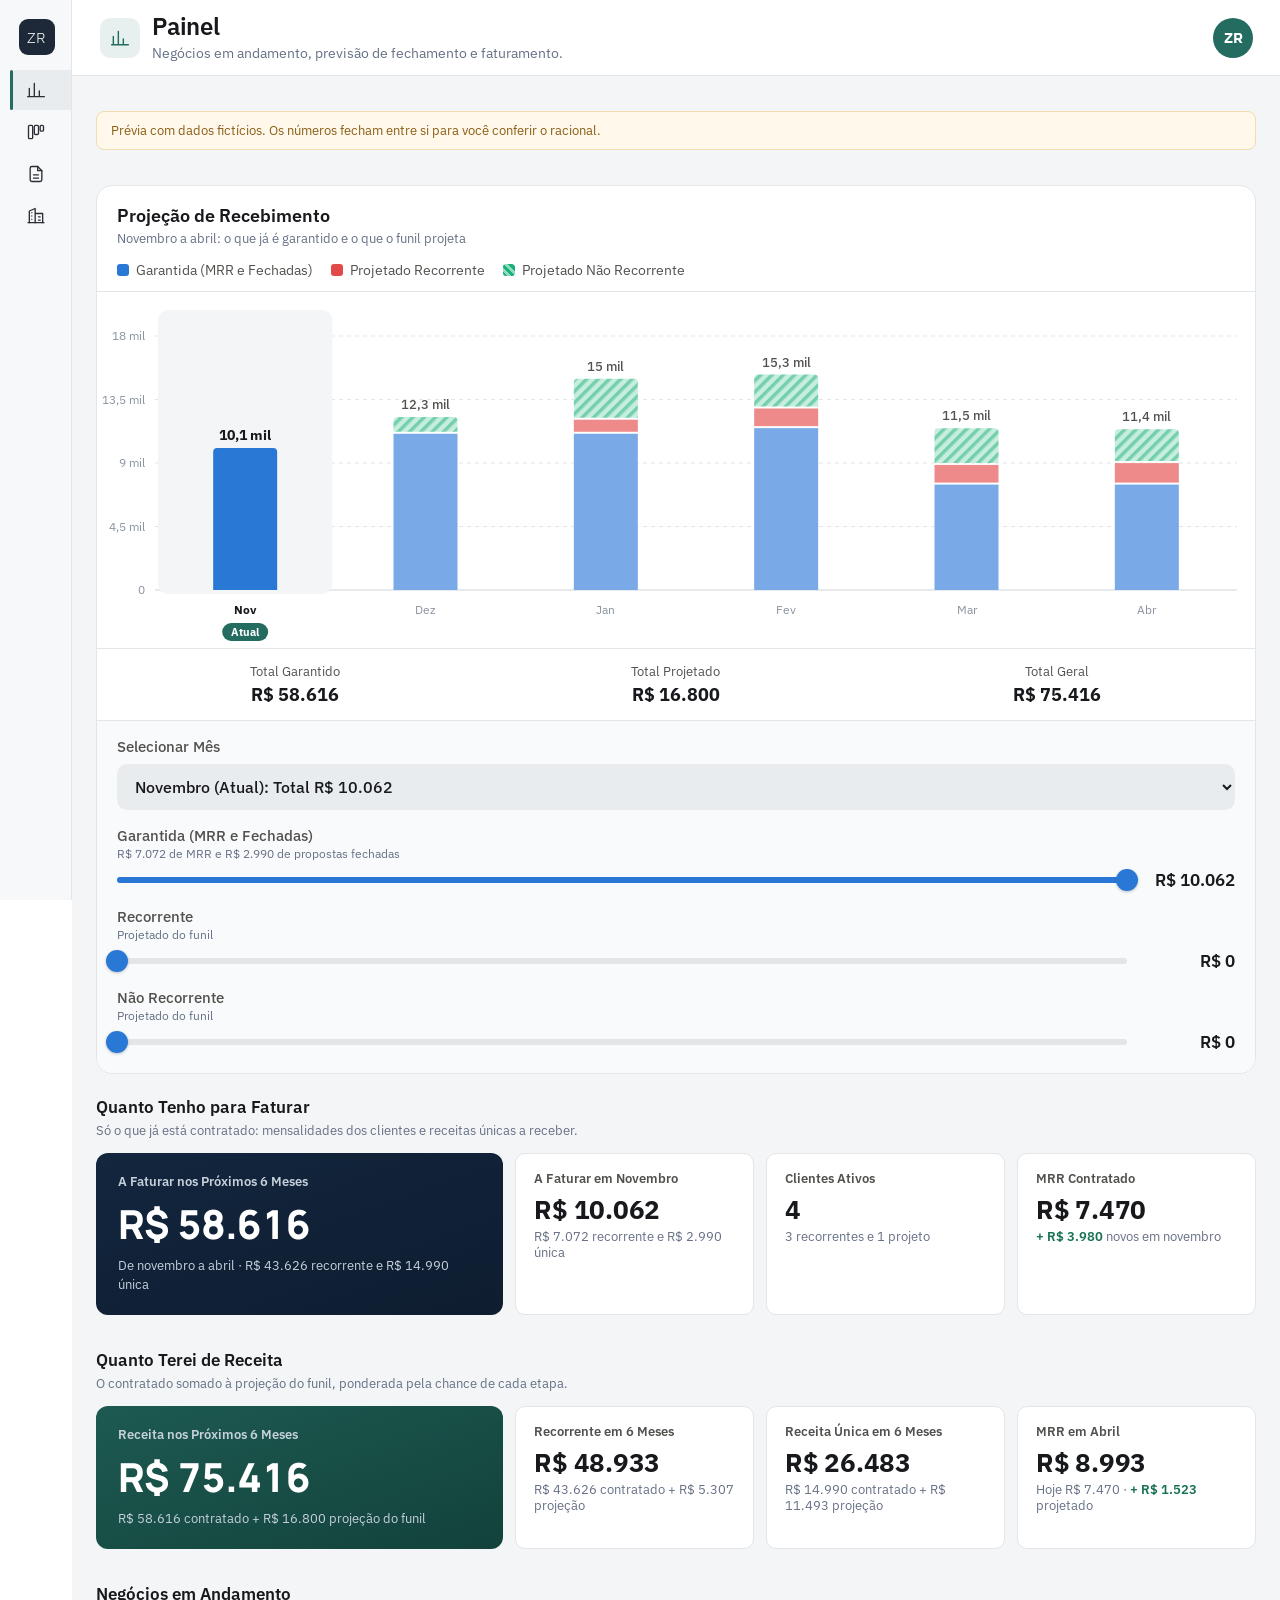
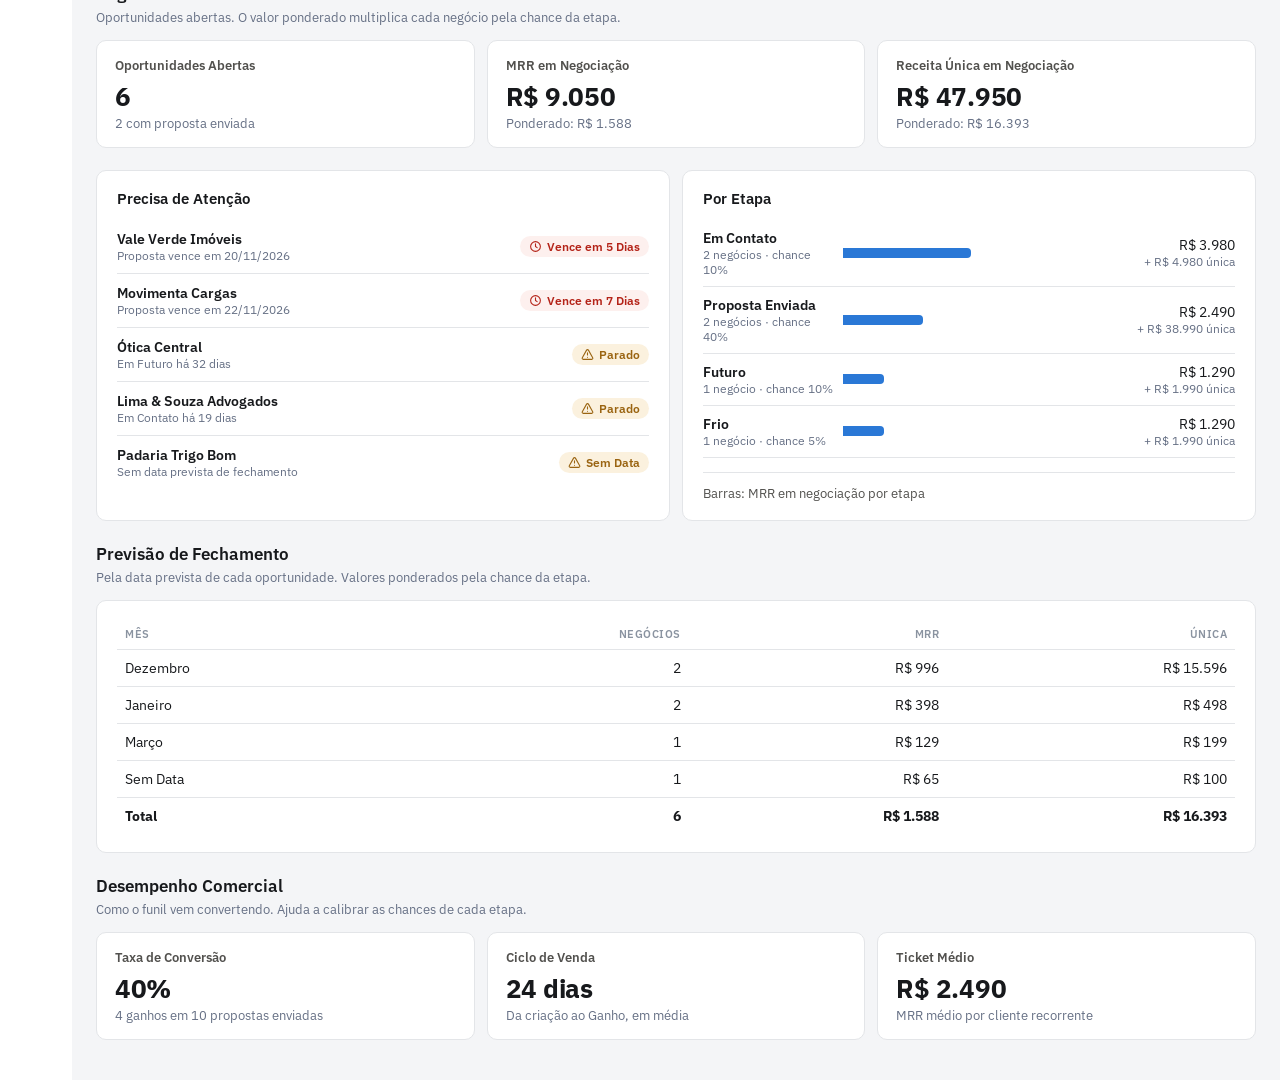
==== commit 99b5ae40: "Gráfico marca o mês atual com o selo Atual" ====
--- a/painel.html
+++ b/painel.html
@@ -97,6 +97,7 @@
 .proj .grafico .rot-total.sel { fill: var(--tinta); font-weight: 700; font-size: 14px; }
 .proj .grafico .eixo.sel { fill: var(--tinta); font-weight: 700; }
 .proj .grafico .alvo { cursor: pointer; }
+.proj .grafico .selo-atual { font-size: 11px; font-weight: 700; fill: #fff; font-family: var(--fonte); }
 .proj-totais { display: grid; grid-template-columns: repeat(3, 1fr); text-align: center; border-top: 1px solid var(--crm-border); border-bottom: 1px solid var(--crm-border); padding: 14px 8px; }
 .proj-totais small { display: block; font-size: 13px; color: var(--tinta-2); }
 .proj-totais strong { display: block; font-size: 18px; font-weight: 700; margin-top: 3px; font-variant-numeric: tabular-nums; }
@@ -282,14 +283,15 @@
 var mil = function (v) { return (v / 1000).toLocaleString('pt-BR', { maximumFractionDigits: 1 }) + ' mil'; };
 var gar = function (m) { return m.mrr + m.fech; };
 var total = function (m) { return gar(m) + m.pr + m.pn; };
-var atual = 0; // mês atual (novembro) aberto por padrão
+var MES_ATUAL = 0; // novembro: leva o selo Atual no gráfico, mesmo com outro mês escolhido
+var atual = MES_ATUAL; // o detalhe abre no mês atual
 
 (function () {
   var g = document.getElementById('proj-grafico'), sel = document.getElementById('proj-sel'), linhas = document.getElementById('proj-linhas');
-  sel.innerHTML = MESES.map(function (m, i) { return '<option value="' + i + '">' + m.nome + ': Total ' + real(total(m)) + '</option>'; }).join('');
+  sel.innerHTML = MESES.map(function (m, i) { return '<option value="' + i + '">' + m.nome + (i === MES_ATUAL ? ' (Atual)' : '') + ': Total ' + real(total(m)) + '</option>'; }).join('');
 
   function desenhar() {
-    var W = Math.max(280, g.clientWidth - 18), H = W < 500 ? 300 : 320, esq = 52, dir = 6, topo = 30, base = 34;
+    var W = Math.max(280, g.clientWidth - 18), H = W < 500 ? 318 : 338, esq = 52, dir = 6, topo = 30, base = 54;
     var max = 18000, passo = 4500;
     var larg = (W - esq - dir) / MESES.length, barra = Math.min(64, larg * .62);
     var y = function (v) { return topo + (H - topo - base) * (1 - v / max); };
@@ -313,7 +315,8 @@
         acum += p[0];
       });
       s += '<text class="rot-total' + (ativo ? ' sel' : '') + '" x="' + (x + barra / 2) + '" y="' + (y(total(m)) - 8) + '" text-anchor="middle">' + mil(total(m)) + '</text>' +
-        '<text class="eixo' + (ativo ? ' sel' : '') + '" x="' + (x + barra / 2) + '" y="' + (H - 10) + '" text-anchor="middle">' + m.mes + '</text>' +
+        '<text class="eixo' + (ativo ? ' sel' : '') + '" x="' + (x + barra / 2) + '" y="' + (H - 30) + '" text-anchor="middle">' + m.mes + '</text>' +
+        (i === MES_ATUAL ? '<rect x="' + (x + barra / 2 - 23) + '" y="' + (H - 21) + '" width="46" height="18" rx="9" fill="#246b60"/><text class="selo-atual" x="' + (x + barra / 2) + '" y="' + (H - 8) + '" text-anchor="middle">Atual</text>' : '') +
         '<rect class="alvo" data-i="' + i + '" x="' + (esq + i * larg) + '" y="0" width="' + larg + '" height="' + H + '" fill="transparent"><title>' + m.nome + ': ' + real(total(m)) + '</title></rect>';
     });
     g.innerHTML = s + '</svg>';
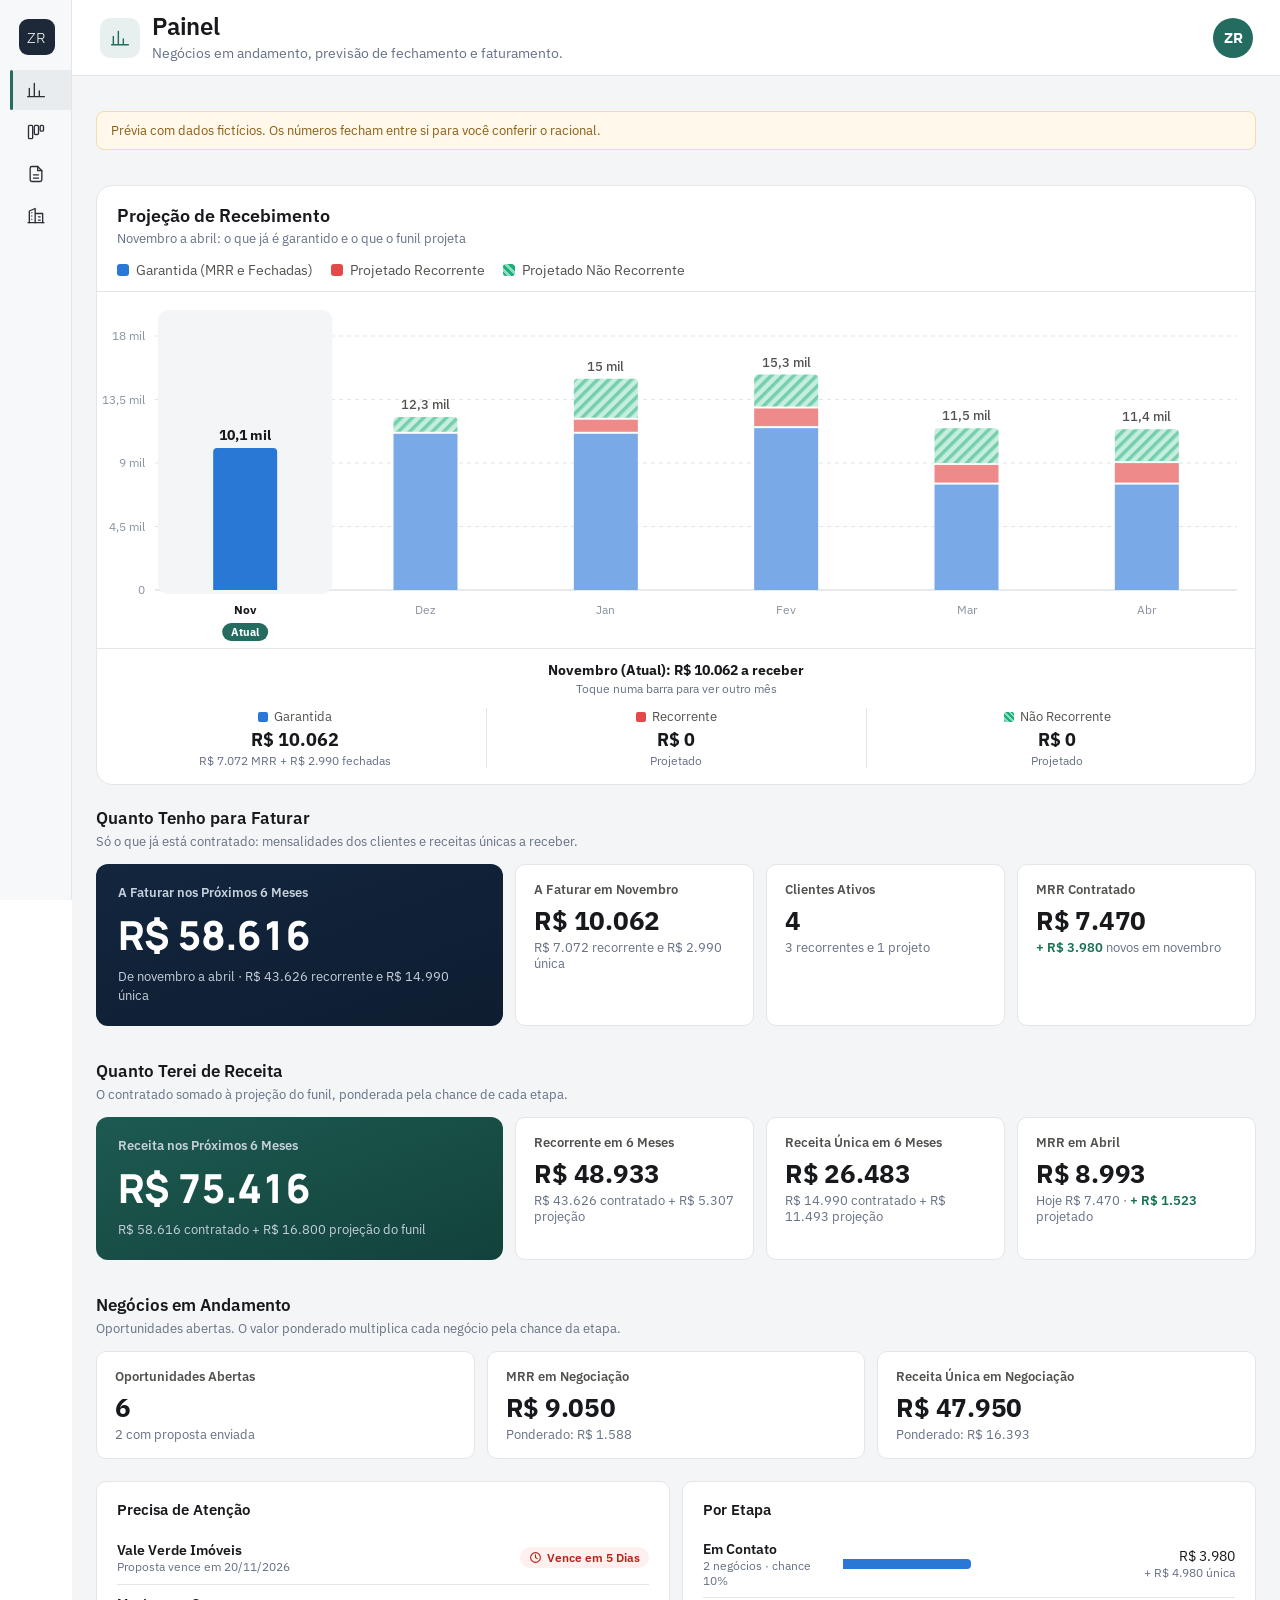
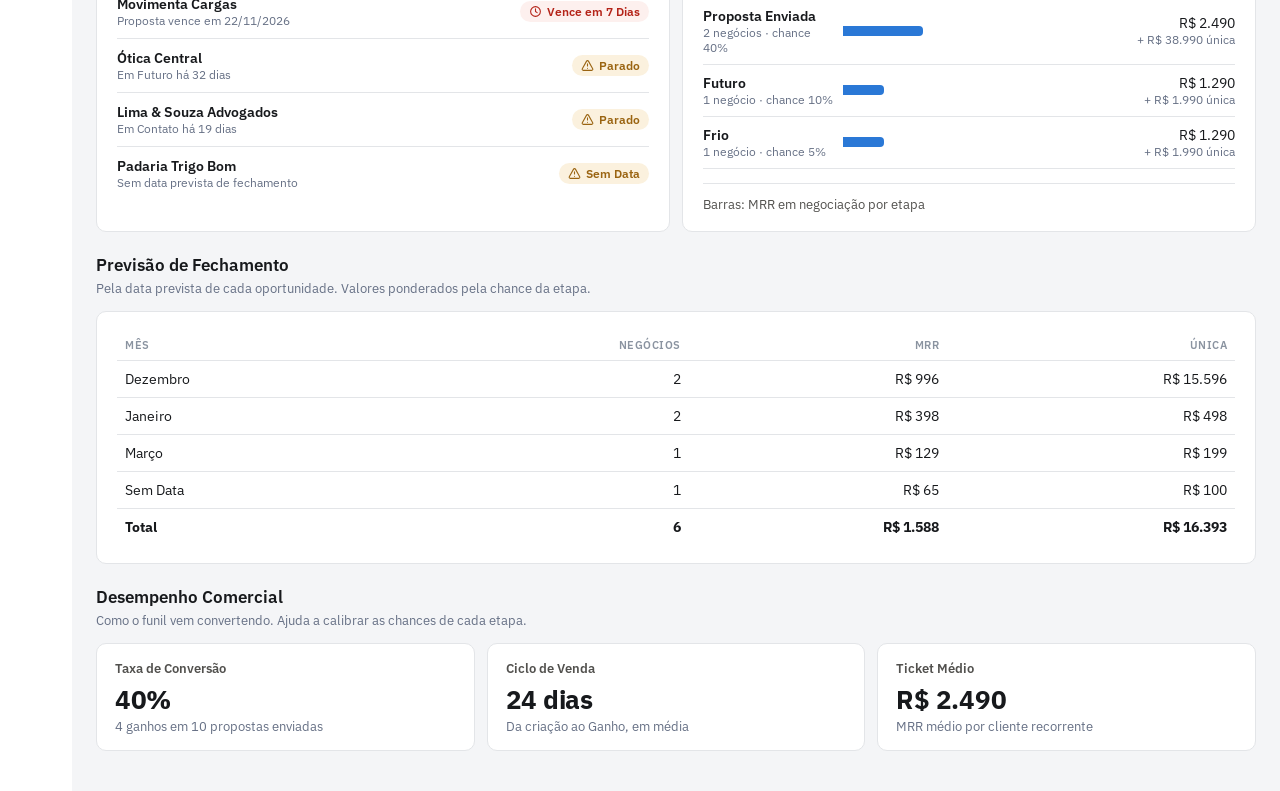
==== commit 68a500b8: "Embaixo do gráfico: os valores do mês escolhido no lugar do total geral; sai o bloco com as barras" ====
--- a/painel.html
+++ b/painel.html
@@ -98,7 +98,13 @@
 .proj .grafico .eixo.sel { fill: var(--tinta); font-weight: 700; }
 .proj .grafico .alvo { cursor: pointer; }
 .proj .grafico .selo-atual { font-size: 11px; font-weight: 700; fill: #fff; font-family: var(--fonte); }
-.proj-totais { display: grid; grid-template-columns: repeat(3, 1fr); text-align: center; border-top: 1px solid var(--crm-border); border-bottom: 1px solid var(--crm-border); padding: 14px 8px; }
+.proj-mes-cab { border-top: 1px solid var(--crm-border); padding: 12px 20px 0; text-align: center; font-size: 14px; color: var(--tinta-2); }
+.proj-mes-cab b { color: var(--tinta); }
+.proj-mes-cab small { display: block; font-size: 12px; color: var(--crm-text-muted); margin-top: 2px; }
+.proj-totais { display: grid; grid-template-columns: repeat(3, 1fr); text-align: center; padding: 12px 8px 16px; }
+.proj-totais > div + div { border-left: 1px solid var(--crm-border); }
+.proj-totais small i { display: inline-block; width: 10px; height: 10px; border-radius: 2px; margin-right: 6px; vertical-align: -1px; }
+.proj-totais .det { display: block; font-size: 11.5px; color: var(--crm-text-muted); margin-top: 2px; }
 .proj-totais small { display: block; font-size: 13px; color: var(--tinta-2); }
 .proj-totais strong { display: block; font-size: 18px; font-weight: 700; margin-top: 3px; font-variant-numeric: tabular-nums; }
 .proj-mes { background: var(--superficie-2); padding: 16px 20px 20px; }
@@ -164,16 +170,8 @@
           </div>
           <div class="legenda proj-leg" aria-hidden="true"><span><i class="g1"></i>Garantida (MRR e Fechadas)</span><span><i class="g2"></i>Projetado Recorrente</span><span><i class="g3"></i>Projetado Não Recorrente</span></div>
           <div class="grafico" id="proj-grafico"></div>
-          <div class="proj-totais">
-            <div><small>Total Garantido</small><strong>R$ 58.616</strong></div>
-            <div><small>Total Projetado</small><strong>R$ 16.800</strong></div>
-            <div><small>Total Geral</small><strong>R$ 75.416</strong></div>
-          </div>
-          <div class="proj-mes">
-            <label for="proj-sel">Selecionar Mês</label>
-            <select id="proj-sel"></select>
-            <div id="proj-linhas"></div>
-          </div>
+          <div class="proj-mes-cab" id="proj-mes-cab"></div>
+          <div class="proj-totais" id="proj-totais"></div>
         </section>
 
         <section class="secao">
@@ -287,8 +285,7 @@
 var atual = MES_ATUAL; // o detalhe abre no mês atual
 
 (function () {
-  var g = document.getElementById('proj-grafico'), sel = document.getElementById('proj-sel'), linhas = document.getElementById('proj-linhas');
-  sel.innerHTML = MESES.map(function (m, i) { return '<option value="' + i + '">' + m.nome + (i === MES_ATUAL ? ' (Atual)' : '') + ': Total ' + real(total(m)) + '</option>'; }).join('');
+  var g = document.getElementById('proj-grafico'), cab = document.getElementById('proj-mes-cab'), totais = document.getElementById('proj-totais');
 
   function desenhar() {
     var W = Math.max(280, g.clientWidth - 18), H = W < 500 ? 318 : 338, esq = 52, dir = 6, topo = 30, base = 54;
@@ -323,19 +320,16 @@
     g.querySelectorAll('.alvo').forEach(function (a) { a.addEventListener('click', function () { escolher(+a.dataset.i); }); });
   }
 
-  function linha(classe, rotulo, sub, valor, tot) {
-    var pct = tot ? Math.max(0, Math.min(100, valor / tot * 100)) : 0;
-    return '<div class="proj-linha"><div class="cab">' + rotulo + (sub ? '<small>' + sub + '</small>' : '') + '</div>' +
-      '<div class="corpo"><span class="trilho ' + classe + '"><i style="width:' + pct + '%"></i><b style="left:' + pct + '%"></b></span><span class="v">' + real(valor) + '</span></div></div>';
+  // embaixo do gráfico: os valores do mês escolhido (toque na barra troca o mês)
+  function detalhe() {
+    var m = MESES[atual];
+    cab.innerHTML = '<b>' + m.nome + (atual === MES_ATUAL ? ' (Atual)' : '') + ': ' + real(total(m)) + ' a receber</b><small>Toque numa barra para ver outro mês</small>';
+    totais.innerHTML =
+      '<div><small><i style="background:#2a78d6"></i>Garantida</small><strong>' + real(gar(m)) + '</strong><span class="det">' + real(m.mrr) + ' MRR + ' + real(m.fech) + ' fechadas</span></div>' +
+      '<div><small><i style="background:#e34948"></i>Recorrente</small><strong>' + real(m.pr) + '</strong><span class="det">Projetado</span></div>' +
+      '<div><small><i style="background:repeating-linear-gradient(45deg,#1baf7a 0 2px,#8fdcc0 2px 4px)"></i>Não Recorrente</small><strong>' + real(m.pn) + '</strong><span class="det">Projetado</span></div>';
   }
-  function detalhe() {
-    var m = MESES[atual], tot = total(m);
-    linhas.innerHTML = linha('g1', 'Garantida (MRR e Fechadas)', real(m.mrr) + ' de MRR e ' + real(m.fech) + ' de propostas fechadas', gar(m), tot) +
-      linha('g2', 'Recorrente', 'Projetado do funil', m.pr, tot) +
-      linha('g3', 'Não Recorrente', 'Projetado do funil', m.pn, tot);
-  }
-  function escolher(i) { atual = i; sel.value = String(i); desenhar(); detalhe(); }
-  sel.addEventListener('change', function () { escolher(+sel.value); });
+  function escolher(i) { atual = i; desenhar(); detalhe(); }
   escolher(atual);
   var tm = null;
   window.addEventListener('resize', function () { clearTimeout(tm); tm = setTimeout(desenhar, 120); });
